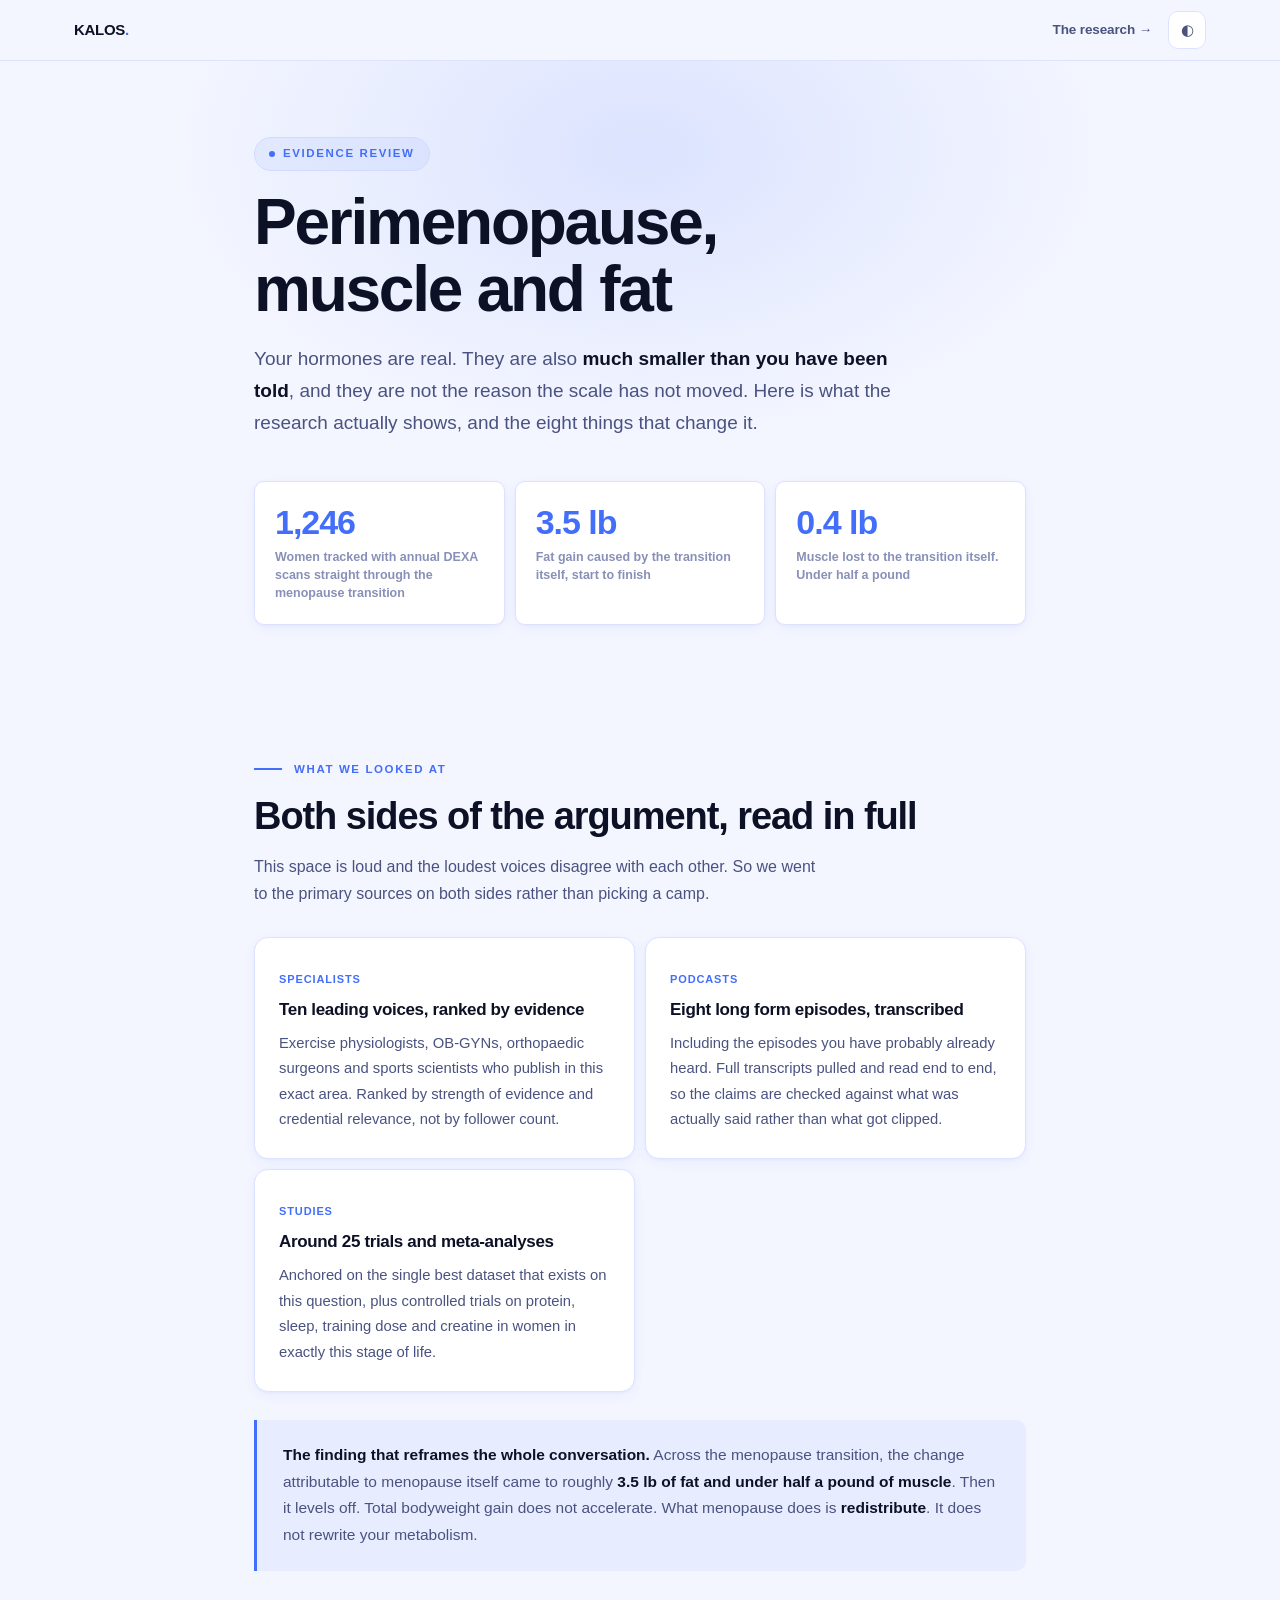
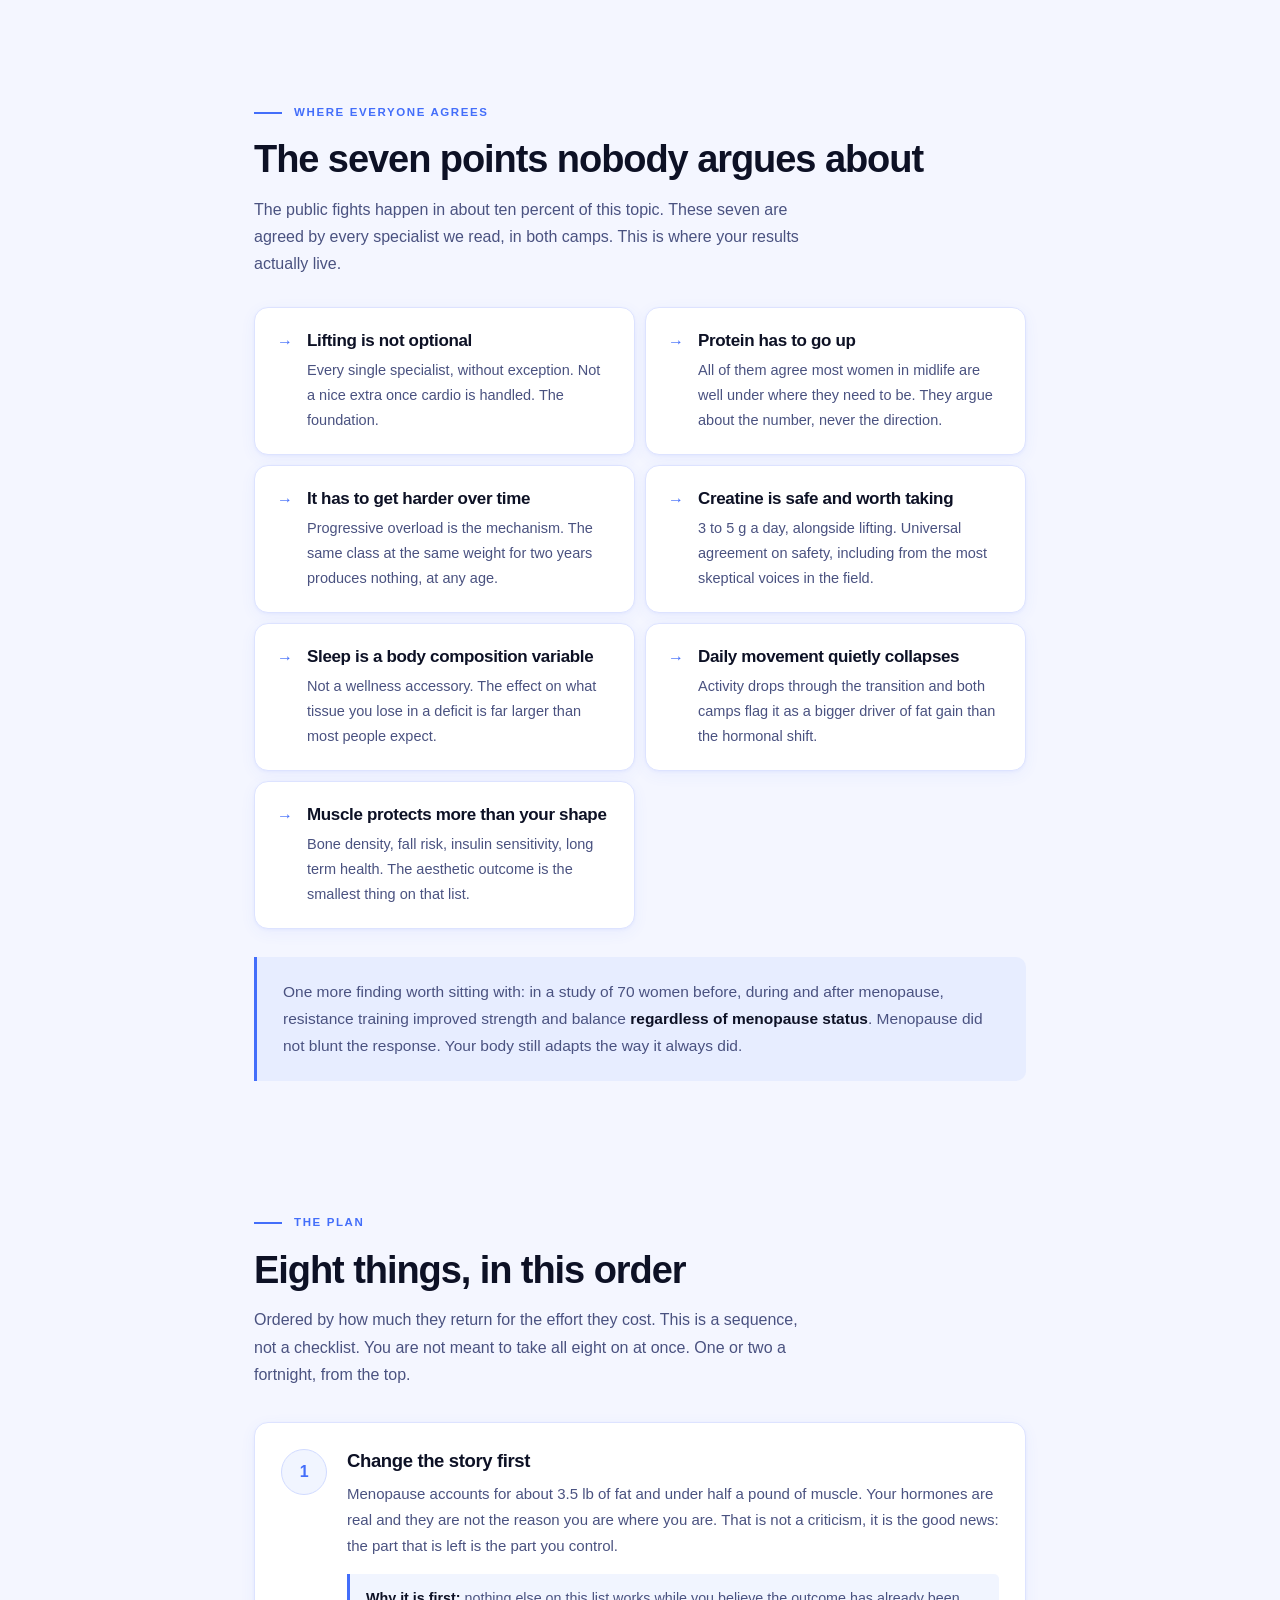
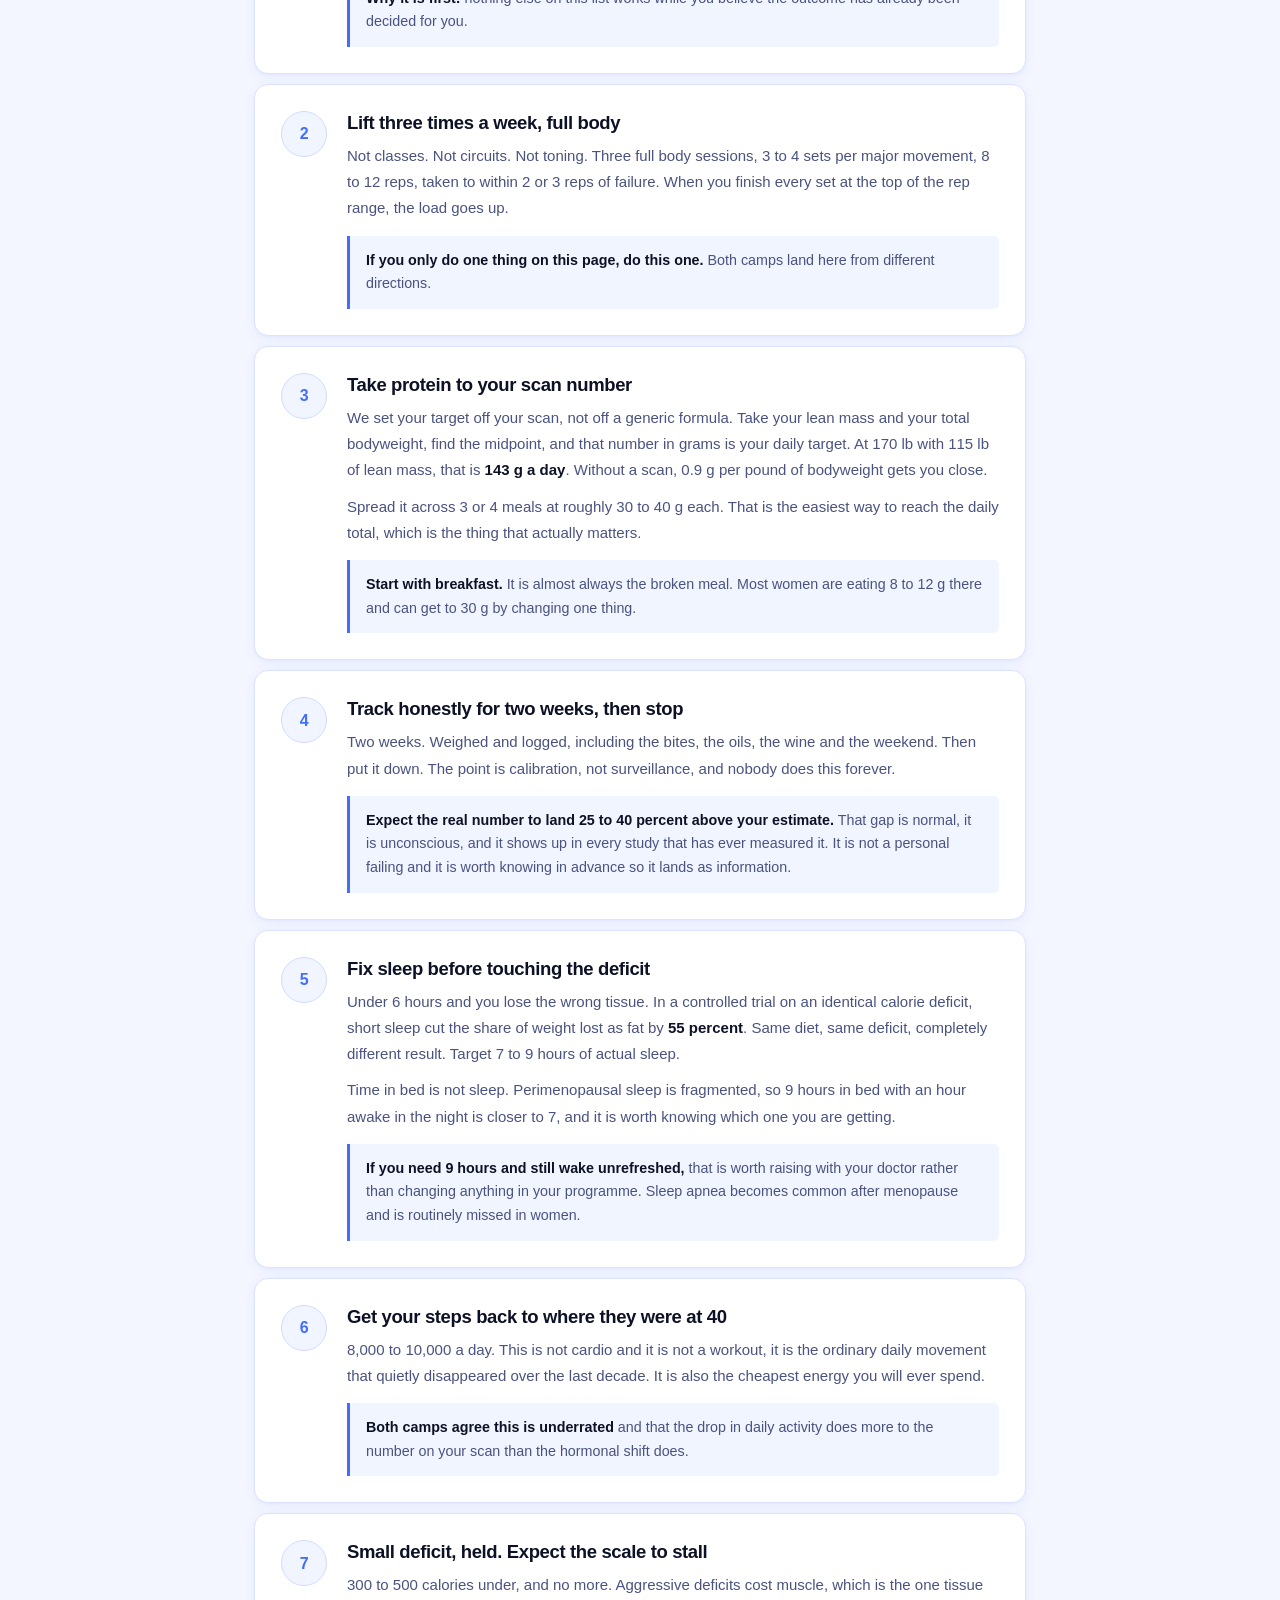
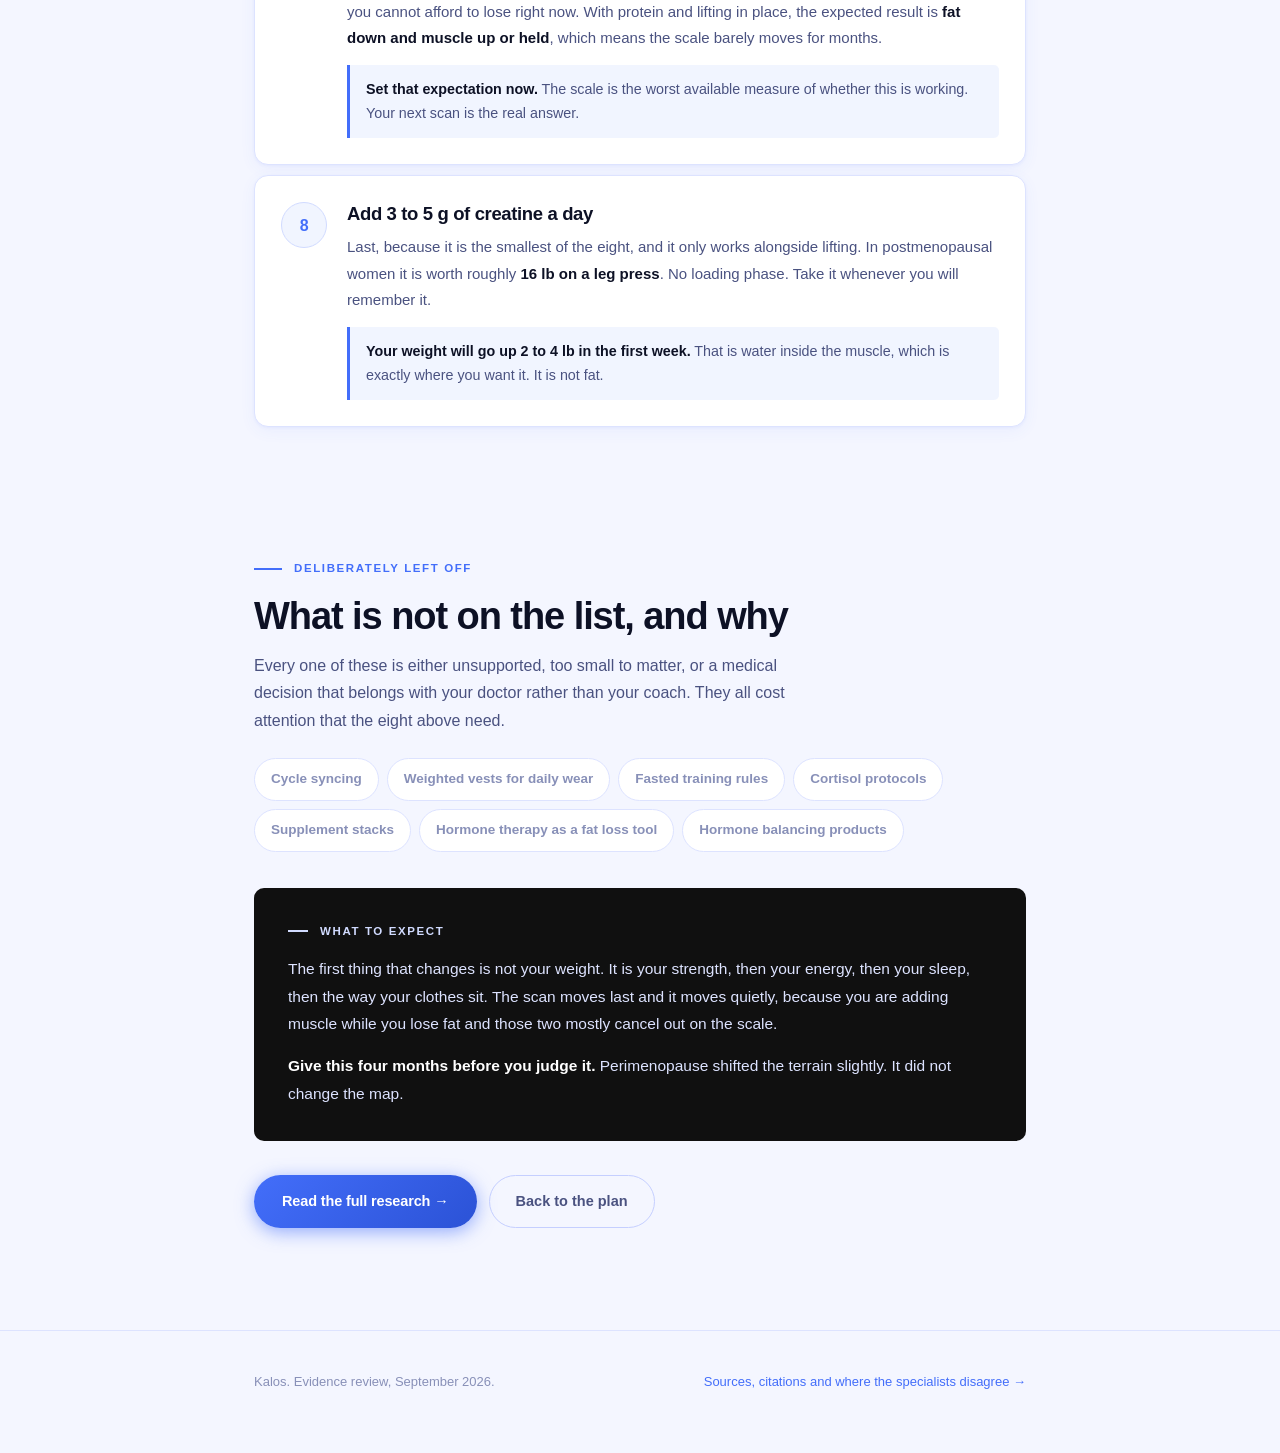
==== index.html @ 90aceb2f "Perimenopause evidence review: member brief and research page Two-page static site in the Kalos desi" ====
<!DOCTYPE html>
<html lang="en">
<head>
<meta charset="utf-8">
<meta name="viewport" content="width=device-width, initial-scale=1">
<title>Perimenopause, Muscle and Fat</title>
<meta name="description" content="What the research actually says about body composition through perimenopause, and the eight things that move it.">
<link rel="stylesheet" href="kalos.css">
</head>
<body>

<header class="hdr">
  <div class="hdr-in">
    <a class="mark" href="index.html">KALOS<span>.</span></a>
    <div class="hdr-sp"></div>
    <a class="hdr-lnk" href="research.html">The research &rarr;</a>
    <button class="theme-toggle" id="tt" aria-label="Toggle dark mode">&#9680;</button>
  </div>
</header>

<div class="hero">
  <div class="hero-in">
    <span class="eyebrow">Evidence Review</span>
    <h1>Perimenopause, muscle and fat</h1>
    <p class="lede">Your hormones are real. They are also <strong>much smaller than you have been told</strong>, and they are not the reason the scale has not moved. Here is what the research actually shows, and the eight things that change it.</p>

    <div class="stats">
      <div class="stat">
        <div class="stat-n">1,246</div>
        <div class="stat-l">Women tracked with annual DEXA scans straight through the menopause transition</div>
      </div>
      <div class="stat">
        <div class="stat-n">3.5 lb</div>
        <div class="stat-l">Fat gain caused by the transition itself, start to finish</div>
      </div>
      <div class="stat">
        <div class="stat-n">0.4 lb</div>
        <div class="stat-l">Muscle lost to the transition itself. Under half a pound</div>
      </div>
    </div>
  </div>
</div>

<section id="looked">
  <div class="ix-wrap">
    <span class="kicker">What we looked at</span>
    <h2>Both sides of the argument, read in full</h2>
    <p class="sub">This space is loud and the loudest voices disagree with each other. So we went to the primary sources on both sides rather than picking a camp.</p>

    <div class="grid">
      <div class="card">
        <span class="tag">Specialists</span>
        <h3>Ten leading voices, ranked by evidence</h3>
        <p>Exercise physiologists, OB-GYNs, orthopaedic surgeons and sports scientists who publish in this exact area. Ranked by strength of evidence and credential relevance, not by follower count.</p>
      </div>
      <div class="card">
        <span class="tag">Podcasts</span>
        <h3>Eight long form episodes, transcribed</h3>
        <p>Including the episodes you have probably already heard. Full transcripts pulled and read end to end, so the claims are checked against what was actually said rather than what got clipped.</p>
      </div>
      <div class="card">
        <span class="tag">Studies</span>
        <h3>Around 25 trials and meta-analyses</h3>
        <p>Anchored on the single best dataset that exists on this question, plus controlled trials on protein, sleep, training dose and creatine in women in exactly this stage of life.</p>
      </div>
    </div>

    <div class="callout">
      <strong>The finding that reframes the whole conversation.</strong> Across the menopause transition, the change attributable to menopause itself came to roughly <strong>3.5 lb of fat and under half a pound of muscle</strong>. Then it levels off. Total bodyweight gain does not accelerate. What menopause does is <strong>redistribute</strong>. It does not rewrite your metabolism.
    </div>
  </div>
</section>

<section id="agree">
  <div class="ix-wrap">
    <span class="kicker">Where everyone agrees</span>
    <h2>The seven points nobody argues about</h2>
    <p class="sub">The public fights happen in about ten percent of this topic. These seven are agreed by every specialist we read, in both camps. This is where your results actually live.</p>

    <div class="agree">
      <div class="agree-item"><span class="arw">&rarr;</span><div>
        <h3>Lifting is not optional</h3>
        <p>Every single specialist, without exception. Not a nice extra once cardio is handled. The foundation.</p>
      </div></div>
      <div class="agree-item"><span class="arw">&rarr;</span><div>
        <h3>Protein has to go up</h3>
        <p>All of them agree most women in midlife are well under where they need to be. They argue about the number, never the direction.</p>
      </div></div>
      <div class="agree-item"><span class="arw">&rarr;</span><div>
        <h3>It has to get harder over time</h3>
        <p>Progressive overload is the mechanism. The same class at the same weight for two years produces nothing, at any age.</p>
      </div></div>
      <div class="agree-item"><span class="arw">&rarr;</span><div>
        <h3>Creatine is safe and worth taking</h3>
        <p>3 to 5 g a day, alongside lifting. Universal agreement on safety, including from the most skeptical voices in the field.</p>
      </div></div>
      <div class="agree-item"><span class="arw">&rarr;</span><div>
        <h3>Sleep is a body composition variable</h3>
        <p>Not a wellness accessory. The effect on what tissue you lose in a deficit is far larger than most people expect.</p>
      </div></div>
      <div class="agree-item"><span class="arw">&rarr;</span><div>
        <h3>Daily movement quietly collapses</h3>
        <p>Activity drops through the transition and both camps flag it as a bigger driver of fat gain than the hormonal shift.</p>
      </div></div>
      <div class="agree-item"><span class="arw">&rarr;</span><div>
        <h3>Muscle protects more than your shape</h3>
        <p>Bone density, fall risk, insulin sensitivity, long term health. The aesthetic outcome is the smallest thing on that list.</p>
      </div></div>
    </div>

    <div class="callout">
      One more finding worth sitting with: in a study of 70 women before, during and after menopause, resistance training improved strength and balance <strong>regardless of menopause status</strong>. Menopause did not blunt the response. Your body still adapts the way it always did.
    </div>
  </div>
</section>

<section id="plan">
  <div class="ix-wrap">
    <span class="kicker">The plan</span>
    <h2>Eight things, in this order</h2>
    <p class="sub">Ordered by how much they return for the effort they cost. This is a sequence, not a checklist. You are not meant to take all eight on at once. One or two a fortnight, from the top.</p>

    <div class="plan">

      <div class="step">
        <div class="step-n">1</div>
        <div>
          <h3>Change the story first</h3>
          <p>Menopause accounts for about 3.5 lb of fat and under half a pound of muscle. Your hormones are real and they are not the reason you are where you are. That is not a criticism, it is the good news: the part that is left is the part you control.</p>
          <div class="do"><b>Why it is first:</b> nothing else on this list works while you believe the outcome has already been decided for you.</div>
        </div>
      </div>

      <div class="step">
        <div class="step-n">2</div>
        <div>
          <h3>Lift three times a week, full body</h3>
          <p>Not classes. Not circuits. Not toning. Three full body sessions, 3 to 4 sets per major movement, 8 to 12 reps, taken to within 2 or 3 reps of failure. When you finish every set at the top of the rep range, the load goes up.</p>
          <div class="do"><b>If you only do one thing on this page, do this one.</b> Both camps land here from different directions.</div>
        </div>
      </div>

      <div class="step">
        <div class="step-n">3</div>
        <div>
          <h3>Take protein to your scan number</h3>
          <p>We set your target off your scan, not off a generic formula. Take your lean mass and your total bodyweight, find the midpoint, and that number in grams is your daily target. At 170 lb with 115 lb of lean mass, that is <strong>143 g a day</strong>. Without a scan, 0.9 g per pound of bodyweight gets you close.</p>
          <p>Spread it across 3 or 4 meals at roughly 30 to 40 g each. That is the easiest way to reach the daily total, which is the thing that actually matters.</p>
          <div class="do"><b>Start with breakfast.</b> It is almost always the broken meal. Most women are eating 8 to 12 g there and can get to 30 g by changing one thing.</div>
        </div>
      </div>

      <div class="step">
        <div class="step-n">4</div>
        <div>
          <h3>Track honestly for two weeks, then stop</h3>
          <p>Two weeks. Weighed and logged, including the bites, the oils, the wine and the weekend. Then put it down. The point is calibration, not surveillance, and nobody does this forever.</p>
          <div class="do"><b>Expect the real number to land 25 to 40 percent above your estimate.</b> That gap is normal, it is unconscious, and it shows up in every study that has ever measured it. It is not a personal failing and it is worth knowing in advance so it lands as information.</div>
        </div>
      </div>

      <div class="step">
        <div class="step-n">5</div>
        <div>
          <h3>Fix sleep before touching the deficit</h3>
          <p>Under 6 hours and you lose the wrong tissue. In a controlled trial on an identical calorie deficit, short sleep cut the share of weight lost as fat by <strong>55 percent</strong>. Same diet, same deficit, completely different result. Target 7 to 9 hours of actual sleep.</p>
          <p>Time in bed is not sleep. Perimenopausal sleep is fragmented, so 9 hours in bed with an hour awake in the night is closer to 7, and it is worth knowing which one you are getting.</p>
          <div class="do"><b>If you need 9 hours and still wake unrefreshed,</b> that is worth raising with your doctor rather than changing anything in your programme. Sleep apnea becomes common after menopause and is routinely missed in women.</div>
        </div>
      </div>

      <div class="step">
        <div class="step-n">6</div>
        <div>
          <h3>Get your steps back to where they were at 40</h3>
          <p>8,000 to 10,000 a day. This is not cardio and it is not a workout, it is the ordinary daily movement that quietly disappeared over the last decade. It is also the cheapest energy you will ever spend.</p>
          <div class="do"><b>Both camps agree this is underrated</b> and that the drop in daily activity does more to the number on your scan than the hormonal shift does.</div>
        </div>
      </div>

      <div class="step">
        <div class="step-n">7</div>
        <div>
          <h3>Small deficit, held. Expect the scale to stall</h3>
          <p>300 to 500 calories under, and no more. Aggressive deficits cost muscle, which is the one tissue you cannot afford to lose right now. With protein and lifting in place, the expected result is <strong>fat down and muscle up or held</strong>, which means the scale barely moves for months.</p>
          <div class="do"><b>Set that expectation now.</b> The scale is the worst available measure of whether this is working. Your next scan is the real answer.</div>
        </div>
      </div>

      <div class="step">
        <div class="step-n">8</div>
        <div>
          <h3>Add 3 to 5 g of creatine a day</h3>
          <p>Last, because it is the smallest of the eight, and it only works alongside lifting. In postmenopausal women it is worth roughly <strong>16 lb on a leg press</strong>. No loading phase. Take it whenever you will remember it.</p>
          <div class="do"><b>Your weight will go up 2 to 4 lb in the first week.</b> That is water inside the muscle, which is exactly where you want it. It is not fat.</div>
        </div>
      </div>

    </div>
  </div>
</section>

<section id="not">
  <div class="ix-wrap">
    <span class="kicker">Deliberately left off</span>
    <h2>What is not on the list, and why</h2>
    <p class="sub">Every one of these is either unsupported, too small to matter, or a medical decision that belongs with your doctor rather than your coach. They all cost attention that the eight above need.</p>
    <div class="chips">
      <span class="chip">Cycle syncing</span>
      <span class="chip">Weighted vests for daily wear</span>
      <span class="chip">Fasted training rules</span>
      <span class="chip">Cortisol protocols</span>
      <span class="chip">Supplement stacks</span>
      <span class="chip">Hormone therapy as a fat loss tool</span>
      <span class="chip">Hormone balancing products</span>
    </div>

    <div class="action">
      <div class="lab">What to expect</div>
      <p>The first thing that changes is not your weight. It is your strength, then your energy, then your sleep, then the way your clothes sit. The scan moves last and it moves quietly, because you are adding muscle while you lose fat and those two mostly cancel out on the scale.</p>
      <p><b>Give this four months before you judge it.</b> Perimenopause shifted the terrain slightly. It did not change the map.</p>
    </div>

    <div style="display:flex;flex-wrap:wrap;gap:12px;margin-top:34px">
      <a class="btn-solid" href="research.html">Read the full research &rarr;</a>
      <a class="btn-ghost" href="#plan">Back to the plan</a>
    </div>
  </div>
</section>

<footer>
  <div class="ix-wrap foot">
    <p>Kalos. Evidence review, September 2026.</p>
    <p><a href="research.html">Sources, citations and where the specialists disagree &rarr;</a></p>
  </div>
</footer>

<script>
(function(){
  var r=document.documentElement,b=document.getElementById('tt');
  var s=null; try{s=localStorage.getItem('kalos-theme')}catch(e){}
  if(!s){s=window.matchMedia&&window.matchMedia('(prefers-color-scheme: dark)').matches?'dark':'light'}
  r.setAttribute('data-theme',s);
  b.innerHTML=s==='dark'?'&#9681;':'&#9680;';
  b.addEventListener('click',function(){
    var n=r.getAttribute('data-theme')==='dark'?'light':'dark';
    r.setAttribute('data-theme',n);
    b.innerHTML=n==='dark'?'&#9681;':'&#9680;';
    try{localStorage.setItem('kalos-theme',n)}catch(e){}
  });
})();
</script>
</body>
</html>
---- kalos.css ----
/* Kalos design system. Tokens per Projects/Kalos/kalos-design-system.md */

:root{
  --bg:#F4F6FF; --bg-2:#EAEFFF; --surface:#FFFFFF; --surface-2:#FBFCFF;
  --border:#DDE3FF; --border-dark:#C5CFFF;
  --primary:#436EFA; --primary-dark:#2B52D6; --primary-light:#D1DBFF;
  --primary-dim:rgba(67,110,250,0.07); --primary-dim2:rgba(67,110,250,0.14);
  --glow:rgba(67,110,250,0.55);
  --accent:#FF8A4C; --accent-2:#FFB37A; --accent-glow:rgba(255,138,76,0.55);
  --dark:#101010; --text:#0D1125; --text-sec:#4A5280; --text-muted:#8890B8;
  --success:#16A34A; --sale:#E0322C;
  --radius:5px; --radius-lg:10px; --radius-pill:999px;
  --shadow:0 1px 3px rgba(67,110,250,0.06), 0 4px 16px rgba(67,110,250,0.06);
  --shadow-lg:0 8px 30px rgba(67,110,250,0.12), 0 2px 8px rgba(67,110,250,0.08);
  --font:-apple-system, BlinkMacSystemFont, 'Segoe UI', 'Helvetica Neue', Arial, sans-serif;
}

[data-theme="dark"]{
  --bg:#050609; --bg-2:#000000; --surface:#181B26; --surface-2:#1C2030;
  --border:#252838; --border-dark:#333750;
  --primary-light:rgba(67,110,250,0.35); --primary-dim:rgba(67,110,250,0.12);
  --primary-dim2:rgba(67,110,250,0.22); --glow:rgba(96,140,255,0.85);
  --accent:#FF8A4C; --accent-2:#FFC08F; --accent-glow:rgba(255,138,76,0.70);
  --dark:#EEF0FF; --text:#E4E7F8; --text-sec:#8E94BE; --text-muted:#555D84;
  --shadow:0 1px 3px rgba(0,0,0,0.3), 0 4px 16px rgba(0,0,0,0.25);
  --shadow-lg:0 10px 40px rgba(0,0,0,0.5), 0 2px 10px rgba(0,0,0,0.4);
  --sale:#FF6058;
}

*{box-sizing:border-box;margin:0;padding:0}
html{scroll-behavior:smooth}
body{
  font-family:var(--font); background:var(--bg); color:var(--text-sec);
  -webkit-font-smoothing:antialiased; line-height:1.7; overflow-x:hidden;
}
a{color:var(--primary);text-decoration:none}
a:focus-visible,button:focus-visible{outline:2px solid var(--primary);outline-offset:3px;border-radius:var(--radius)}

.wrap{max-width:1180px;margin:0 auto;padding:0 24px}
.ix-wrap{max-width:820px;margin:0 auto;padding:0 24px}

/* ---------- header ---------- */
.hdr{
  position:sticky;top:0;z-index:50;
  background:color-mix(in srgb, var(--bg) 78%, transparent);
  backdrop-filter:blur(18px) saturate(160%);
  -webkit-backdrop-filter:blur(18px) saturate(160%);
  border-bottom:1px solid var(--border);
}
.hdr-in{max-width:1180px;margin:0 auto;padding:0 24px;height:60px;display:flex;align-items:center;gap:16px}
.mark{font-size:15px;font-weight:800;letter-spacing:-0.02em;color:var(--text)}
.mark span{color:var(--primary)}
.hdr-sp{flex:1}
.hdr-lnk{font-size:13.5px;font-weight:600;color:var(--text-sec);letter-spacing:-0.01em}
.hdr-lnk:hover{color:var(--primary)}
.theme-toggle{
  width:38px;height:38px;border-radius:10px;border:1px solid var(--border);
  background:var(--surface);color:var(--text-sec);cursor:pointer;font-size:15px;
  display:flex;align-items:center;justify-content:center;
  transition:all .3s cubic-bezier(0.5,1.4,0.5,1);flex:none;
}
.theme-toggle:hover{border-color:var(--primary);color:var(--primary);transform:scale(1.08)}

/* ---------- hero ---------- */
.hero{position:relative;padding:76px 0 64px;overflow:hidden}
.hero::before{
  content:'';position:absolute;top:-220px;left:50%;transform:translateX(-50%);
  width:1000px;height:620px;pointer-events:none;
  background:radial-gradient(ellipse at center, var(--primary-dim2), transparent 68%);
}
.hero-in{position:relative;max-width:820px;margin:0 auto;padding:0 24px}
h1{
  font-size:clamp(38px,6vw,64px);font-weight:800;letter-spacing:-0.035em;
  line-height:1.05;color:var(--text);text-wrap:balance;margin:18px 0 20px;
}
.lede{font-size:clamp(16.5px,2.2vw,19px);line-height:1.68;max-width:62ch;color:var(--text-sec)}
.lede strong{color:var(--text);font-weight:700}

.eyebrow{
  display:inline-flex;align-items:center;gap:8px;
  padding:6px 14px;border-radius:var(--radius-pill);
  background:var(--primary-dim);border:1px solid var(--primary-light);
  font-size:11.5px;font-weight:700;letter-spacing:0.14em;text-transform:uppercase;
  color:var(--primary);
}
.eyebrow::before{
  content:'';width:6px;height:6px;border-radius:50%;background:var(--primary);
  animation:pulse 2.4s ease-in-out infinite;
}
@keyframes pulse{0%,100%{opacity:1;transform:scale(1)}50%{opacity:.4;transform:scale(.75)}}

/* ---------- stat band ---------- */
.stats{display:grid;grid-template-columns:repeat(3,1fr);gap:10px;margin-top:42px}
.stat{
  background:var(--surface);border:1px solid var(--border);border-radius:var(--radius-lg);
  padding:22px 20px;box-shadow:var(--shadow);
}
.stat-n{font-size:clamp(26px,3.4vw,34px);font-weight:800;letter-spacing:-0.03em;color:var(--primary);line-height:1.1;font-variant-numeric:tabular-nums}
.stat-l{font-size:12.5px;font-weight:600;color:var(--text-muted);margin-top:7px;line-height:1.45}

/* ---------- sections ---------- */
section{padding:62px 0}
.kicker{
  display:inline-flex;align-items:center;gap:12px;
  font-size:11.5px;font-weight:700;letter-spacing:0.14em;text-transform:uppercase;
  color:var(--primary);margin-bottom:16px;
}
.kicker::before{content:'';width:28px;height:2px;background:var(--primary);display:block}
h2{
  font-size:clamp(26px,4vw,38px);font-weight:800;letter-spacing:-0.028em;
  line-height:1.14;color:var(--text);text-wrap:balance;margin-bottom:14px;
}
.sub{font-size:16px;max-width:64ch;color:var(--text-sec)}
h3{font-size:17px;font-weight:700;letter-spacing:-0.02em;line-height:1.3;color:var(--text)}

/* ---------- cards ---------- */
.grid{display:grid;grid-template-columns:repeat(auto-fill,minmax(330px,1fr));gap:10px;margin-top:30px}
.grid-2{display:grid;grid-template-columns:repeat(auto-fill,minmax(300px,1fr));gap:10px;margin-top:30px}
.card{
  position:relative;background:var(--surface);border:1px solid var(--border);
  border-radius:14px;padding:26px 24px;box-shadow:var(--shadow);
  transition:transform .45s cubic-bezier(0.2,0.8,0.2,1), box-shadow .45s cubic-bezier(0.2,0.8,0.2,1), border-color .45s;
}
.card:hover{transform:translateY(-6px);box-shadow:var(--shadow-lg);border-color:var(--border-dark)}
.card p{font-size:14.8px;line-height:1.72;margin-top:10px}
.card .tag{
  display:inline-block;font-size:11px;font-weight:700;letter-spacing:0.08em;text-transform:uppercase;
  color:var(--primary);margin-bottom:10px;
}

/* ---------- agreement list ---------- */
.agree{display:grid;grid-template-columns:repeat(auto-fill,minmax(330px,1fr));gap:10px;margin-top:30px}
.agree-item{
  background:var(--surface);border:1px solid var(--border);border-radius:14px;
  padding:22px 22px;box-shadow:var(--shadow);display:flex;gap:14px;align-items:flex-start;
  transition:transform .45s cubic-bezier(0.2,0.8,0.2,1), border-color .45s;
}
.agree-item:hover{transform:translateY(-4px);border-color:var(--border-dark)}
.agree-item .arw{color:var(--primary);font-weight:700;font-size:16px;line-height:1.5;flex:none}
.agree-item h3{margin-bottom:6px}
.agree-item p{font-size:14.5px;line-height:1.7}

/* ---------- ordered plan ---------- */
.plan{margin-top:34px;display:flex;flex-direction:column;gap:10px}
.step{
  background:var(--surface);border:1px solid var(--border);border-radius:14px;
  padding:26px 26px;box-shadow:var(--shadow);
  display:grid;grid-template-columns:46px 1fr;gap:20px;align-items:start;
  transition:transform .45s cubic-bezier(0.2,0.8,0.2,1), border-color .45s, box-shadow .45s;
}
.step:hover{transform:translateY(-4px);border-color:var(--border-dark);box-shadow:var(--shadow-lg)}
.step-n{
  width:46px;height:46px;border-radius:var(--radius-pill);
  background:var(--primary-dim);border:1px solid var(--primary-light);
  color:var(--primary);font-size:16px;font-weight:800;letter-spacing:-0.02em;
  display:flex;align-items:center;justify-content:center;font-variant-numeric:tabular-nums;
}
.step h3{font-size:18.5px;margin-bottom:8px}
.step p{font-size:15px;line-height:1.75}
.step p + p{margin-top:10px}
.step .do{
  margin-top:14px;padding:13px 16px;background:var(--primary-dim);
  border-left:3px solid var(--primary);border-radius:0 var(--radius) var(--radius) 0;
  font-size:14.3px;line-height:1.65;color:var(--text-sec);
}
.step .do b{color:var(--text);font-weight:700}
strong{color:var(--text);font-weight:700}

/* ---------- callout + action block ---------- */
.callout{
  background:var(--primary-dim);border-left:3px solid var(--primary);
  border-radius:0 var(--radius-lg) var(--radius-lg) 0;padding:22px 26px;margin-top:28px;
  font-size:15.5px;line-height:1.72;
}
.action{
  background:var(--dark);border-radius:var(--radius-lg);padding:34px 34px;margin-top:36px;
}
[data-theme="dark"] .action{border:1px solid var(--border)}
.action .lab{
  display:flex;align-items:center;gap:12px;
  font-size:11.5px;font-weight:700;letter-spacing:0.14em;text-transform:uppercase;
  color:var(--primary-light);margin-bottom:14px;
}
[data-theme="dark"] .action .lab{color:var(--primary)}
.action .lab::before{content:'';width:20px;height:2px;background:currentColor;display:block;flex:none}
.action p{color:#DDE3FF;font-size:15.5px;line-height:1.78}
[data-theme="dark"] .action p{color:var(--text-sec)}
.action p + p{margin-top:14px}
.action b{color:#fff;font-weight:700}
[data-theme="dark"] .action b{color:var(--text)}

/* ---------- buttons ---------- */
.btn-solid{
  display:inline-flex;align-items:center;gap:9px;
  padding:14px 28px;border-radius:var(--radius-pill);
  background:linear-gradient(135deg,var(--primary),var(--primary-dark));
  color:#fff;font-size:14.5px;font-weight:700;letter-spacing:-0.01em;
  box-shadow:0 4px 18px var(--glow);
  transition:transform .3s cubic-bezier(0.2,0.8,0.2,1), box-shadow .3s;
}
.btn-solid:hover{transform:translateY(-3px) scale(1.03);box-shadow:0 8px 28px var(--glow)}
.btn-ghost{
  display:inline-flex;align-items:center;gap:9px;
  padding:13px 26px;border-radius:var(--radius-pill);
  background:transparent;border:1px solid var(--border-dark);
  color:var(--text-sec);font-size:14.5px;font-weight:600;
  transition:all .3s cubic-bezier(0.2,0.8,0.2,1);
}
.btn-ghost:hover{border-color:var(--primary);color:var(--primary);transform:translateY(-2px)}

/* ---------- not-on-list chips ---------- */
.chips{display:flex;flex-wrap:wrap;gap:8px;margin-top:24px}
.chip{
  padding:9px 16px;border-radius:var(--radius-pill);
  background:var(--surface);border:1px solid var(--border);
  font-size:13.5px;font-weight:600;color:var(--text-muted);
}

/* ---------- research page ---------- */
.rows{margin-top:28px;display:flex;flex-direction:column;gap:10px}
.row{
  background:var(--surface);border:1px solid var(--border);border-radius:14px;
  padding:24px 26px;box-shadow:var(--shadow);
  transition:border-color .4s, transform .4s cubic-bezier(0.2,0.8,0.2,1);
}
.row:hover{border-color:var(--border-dark);transform:translateY(-3px)}
.row-head{display:flex;flex-wrap:wrap;align-items:baseline;gap:10px 14px;margin-bottom:10px}
.row-head h3{font-size:18px}
.badge{
  padding:4px 12px;border-radius:var(--radius-pill);
  background:var(--primary-dim);border:1px solid var(--primary-light);color:var(--primary);
  font-size:11px;font-weight:700;letter-spacing:0.08em;text-transform:uppercase;flex:none;
}
.badge.n{background:transparent;border-color:var(--border-dark);color:var(--text-muted)}
.row p{font-size:14.8px;line-height:1.74}
.row p + p{margin-top:9px}
.cred{font-size:13.2px;color:var(--text-muted);line-height:1.6;margin-top:4px}

.refs{margin-top:16px;display:flex;flex-direction:column;gap:9px}
.ref{display:grid;grid-template-columns:132px 1fr;gap:16px;align-items:baseline}
.ref code{
  font-family:ui-monospace,SFMono-Regular,Menlo,monospace;font-size:12px;font-weight:600;
  color:var(--primary);background:var(--primary-dim);border-radius:var(--radius);
  padding:3px 8px;display:inline-block;white-space:nowrap;
}
.ref span{font-size:14.4px;line-height:1.66}

.verdict{
  margin-top:14px;padding:13px 16px;background:var(--primary-dim);
  border-left:3px solid var(--primary);border-radius:0 var(--radius) var(--radius) 0;
  font-size:14.3px;line-height:1.66;
}
.verdict b{color:var(--text)}

.tbl-wrap{overflow-x:auto;margin-top:18px;border:1px solid var(--border);border-radius:var(--radius-lg)}
table{border-collapse:collapse;width:100%;min-width:520px;background:var(--surface)}
th,td{text-align:left;padding:13px 18px;font-size:14.2px;line-height:1.6;border-bottom:1px solid var(--border)}
th{font-size:11px;font-weight:700;letter-spacing:0.1em;text-transform:uppercase;color:var(--text-muted);background:var(--surface-2)}
tr:last-child td{border-bottom:none}
td b{color:var(--text)}
tr.hl td{background:var(--primary-dim)}
td.num{font-variant-numeric:tabular-nums;white-space:nowrap}

.thin li{font-size:14.8px;line-height:1.74;margin-left:20px;margin-top:9px}

/* ---------- footer ---------- */
footer{border-top:1px solid var(--border);padding:40px 0 60px;margin-top:40px}
.foot{display:flex;flex-wrap:wrap;gap:16px;align-items:center;justify-content:space-between}
.foot p{font-size:13px;color:var(--text-muted)}

@media (max-width:920px){
  .stats{grid-template-columns:1fr;gap:8px}
  .step{grid-template-columns:1fr;gap:14px}
  .ref{grid-template-columns:1fr;gap:4px}
  .action{padding:28px 24px}
}
@media (prefers-reduced-motion:reduce){
  *{animation:none !important;transition:none !important}
  html{scroll-behavior:auto}
}
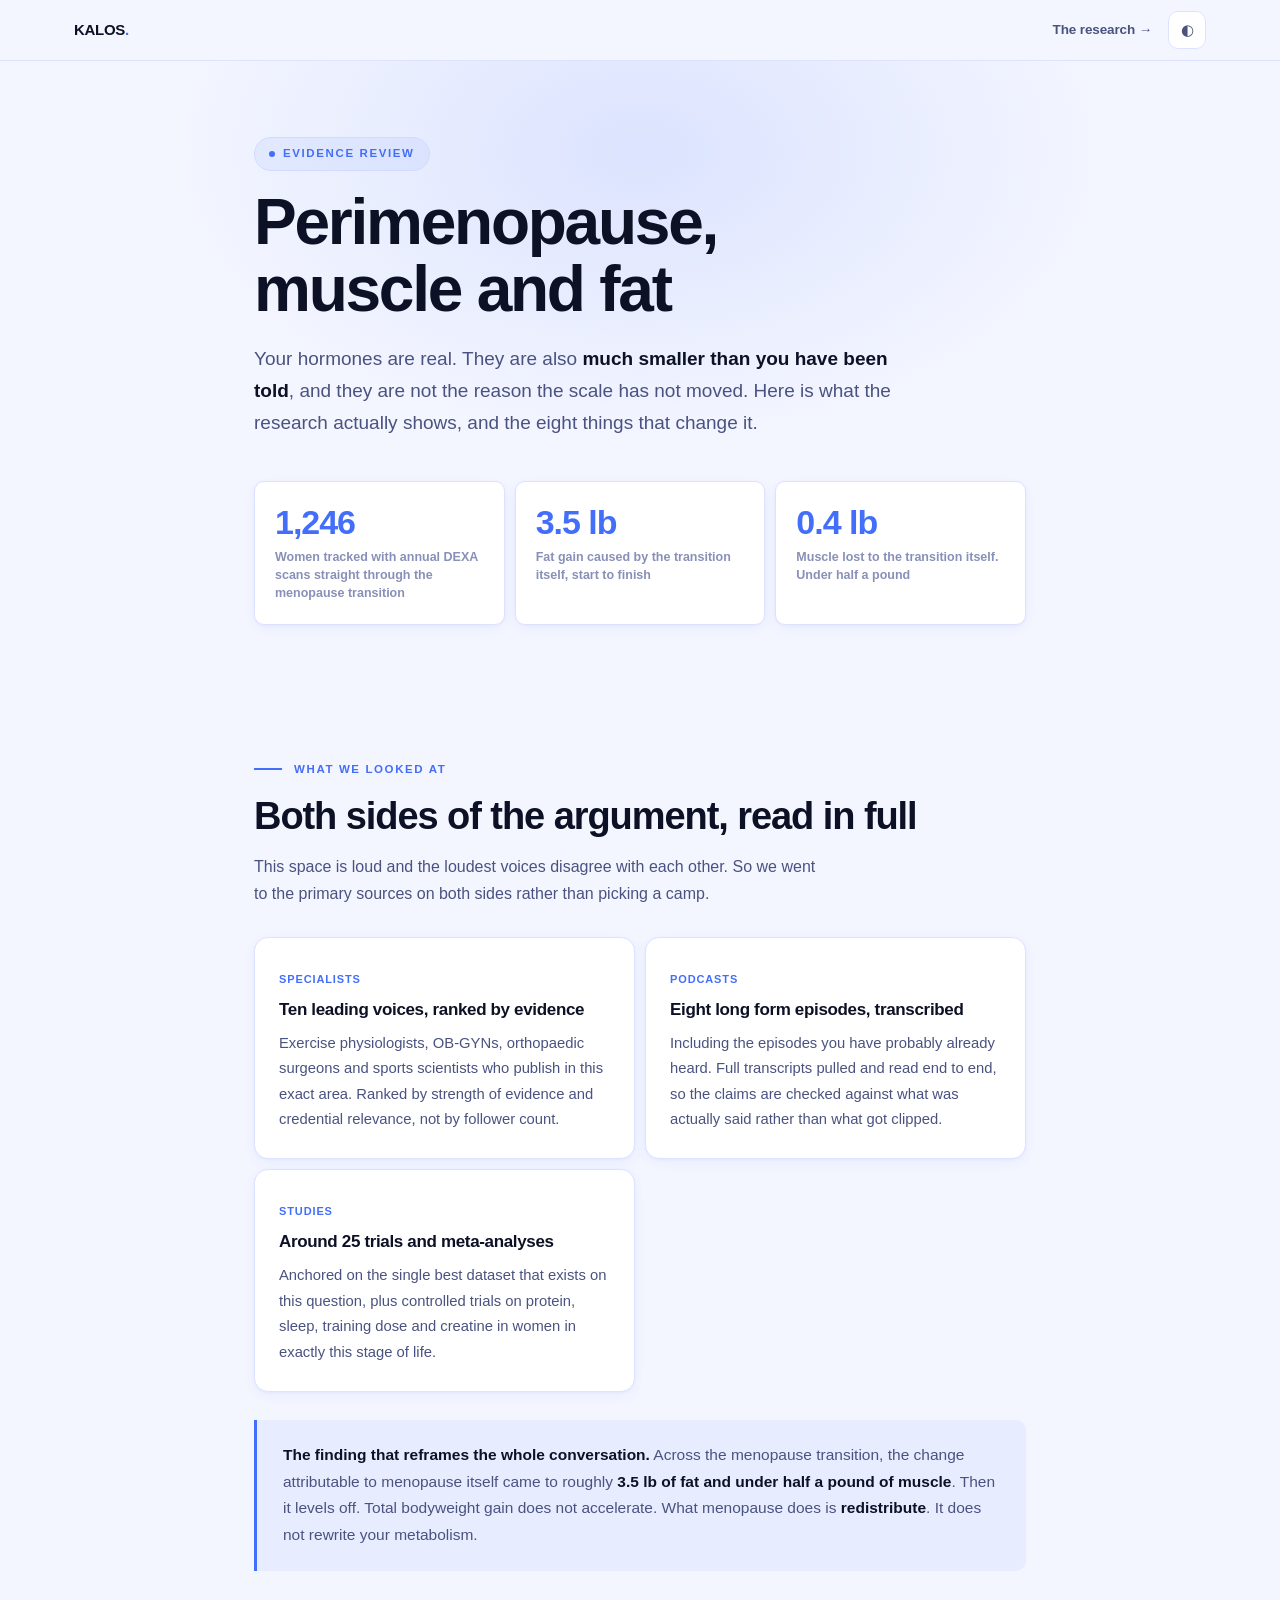
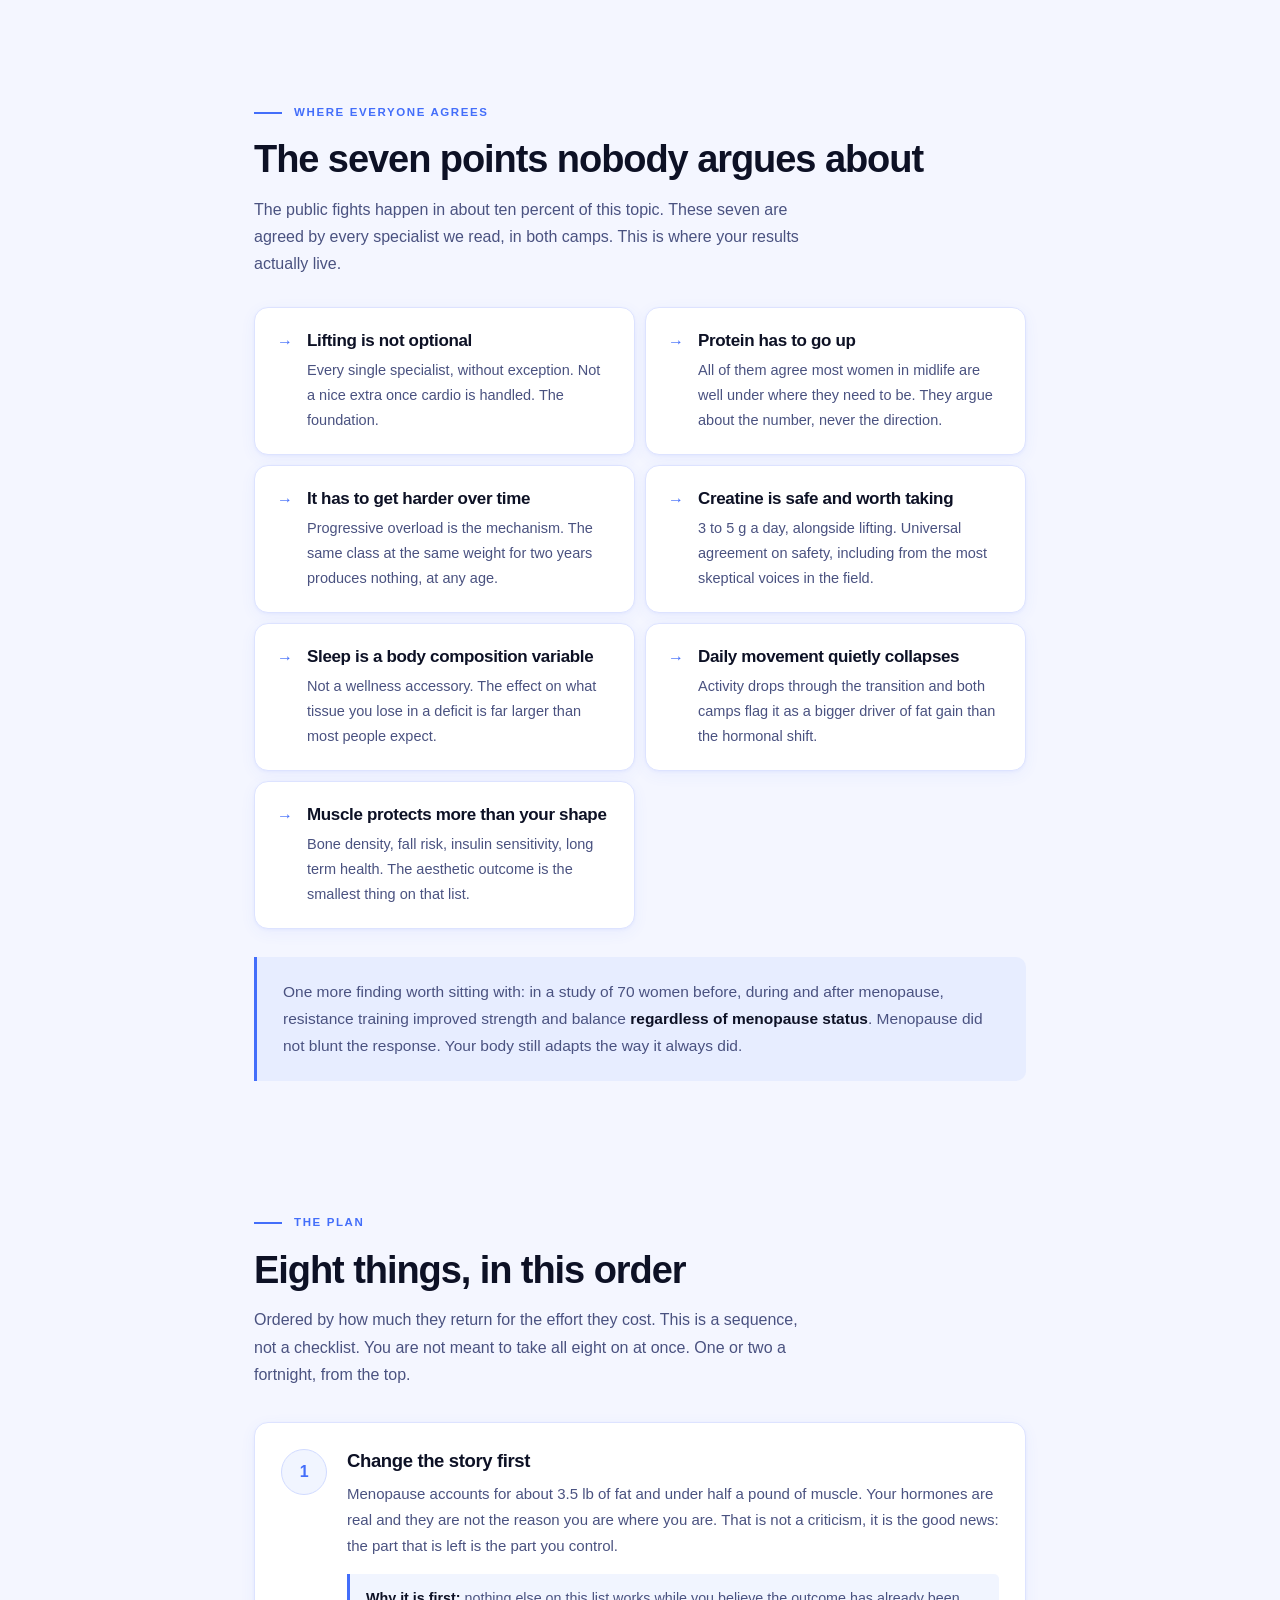
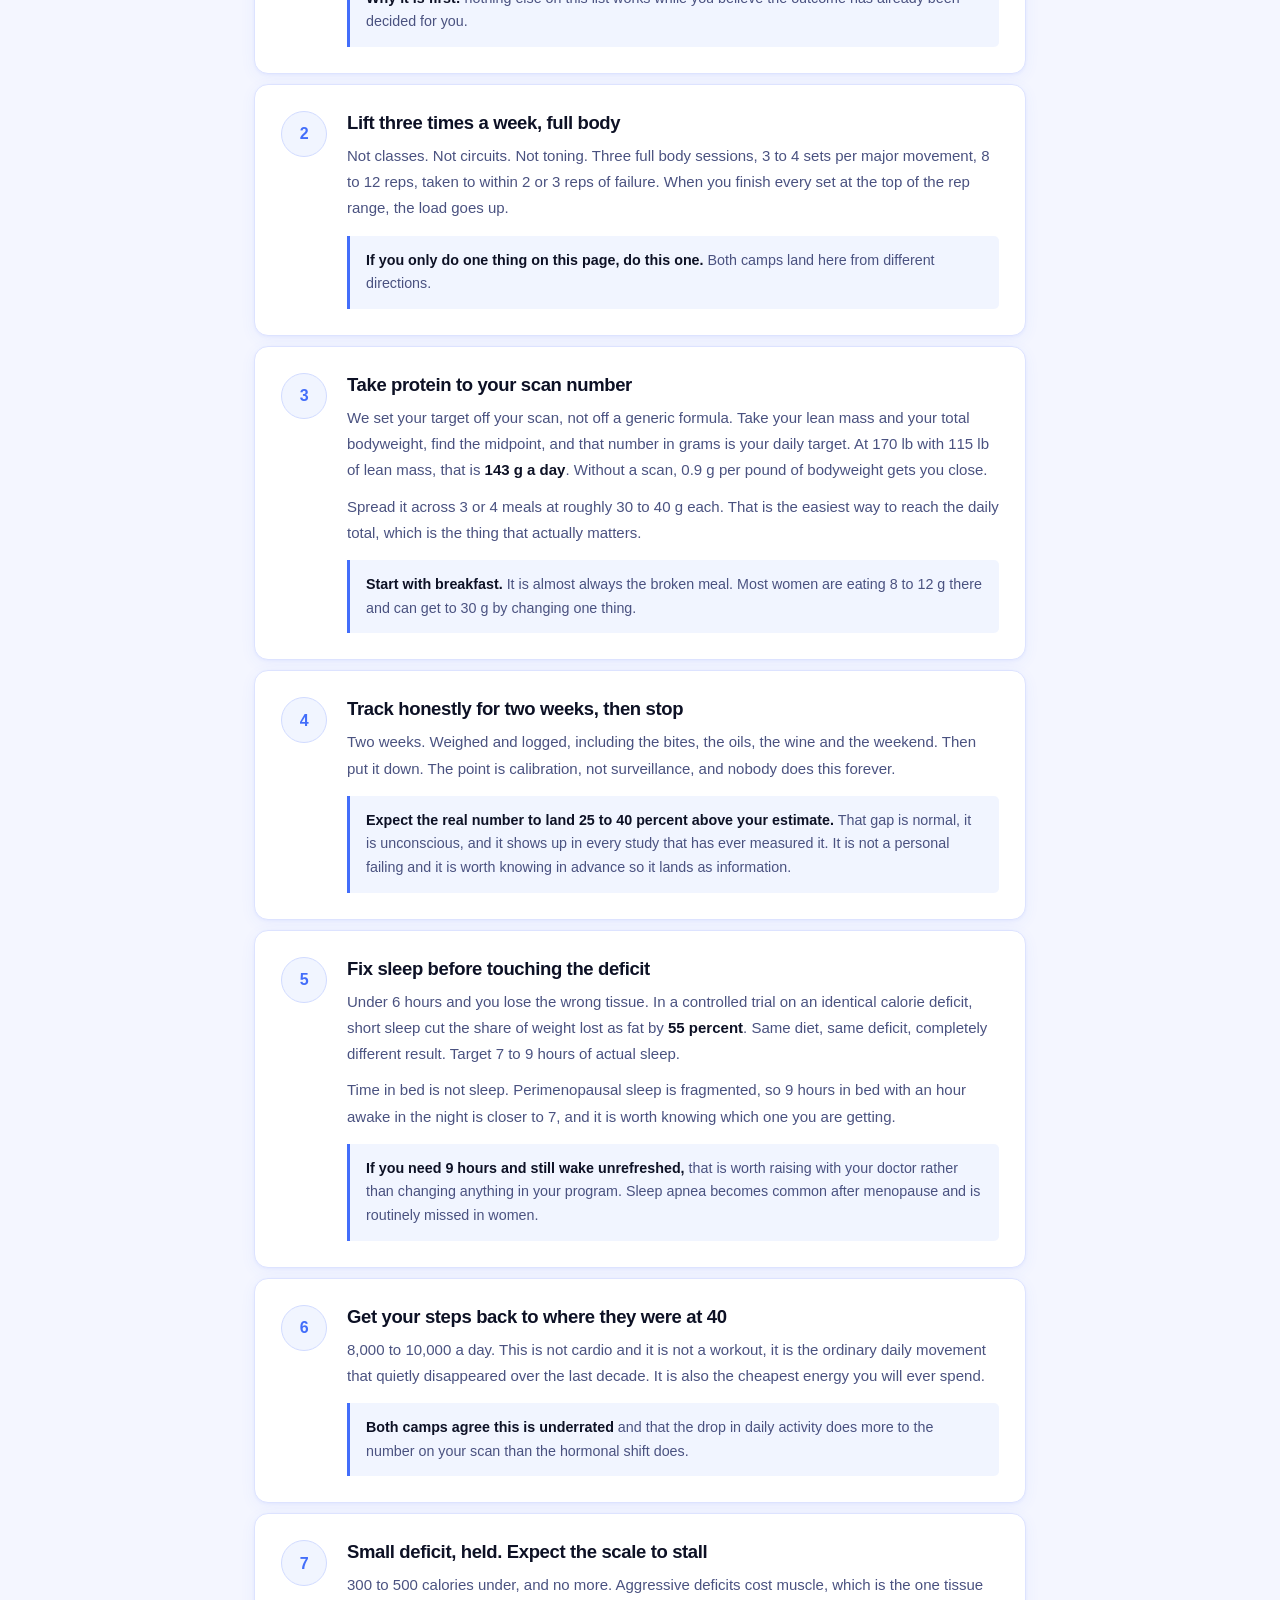
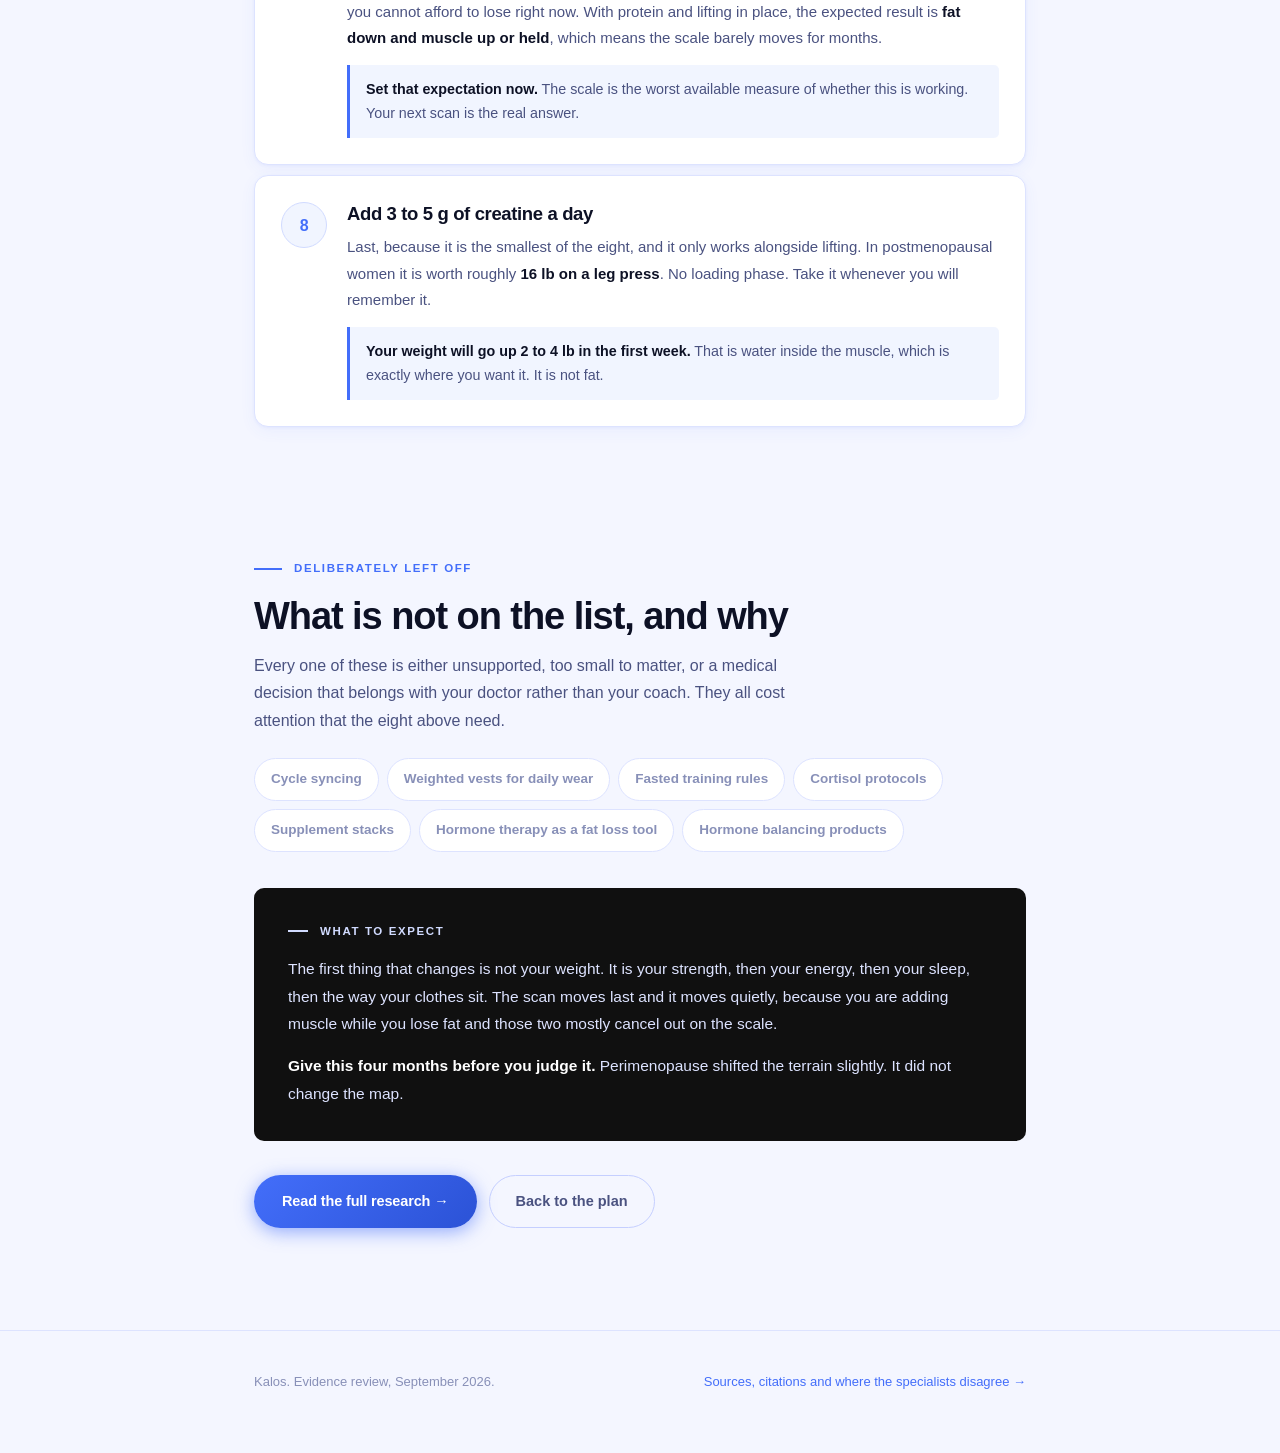
==== commit bde08d4a: "Use US spelling: programme to program Co-Authored-By: Claude Opus 5 <noreply@anthropic.com>" ====
--- a/index.html
+++ b/index.html
@@ -165,7 +165,7 @@
           <h3>Fix sleep before touching the deficit</h3>
           <p>Under 6 hours and you lose the wrong tissue. In a controlled trial on an identical calorie deficit, short sleep cut the share of weight lost as fat by <strong>55 percent</strong>. Same diet, same deficit, completely different result. Target 7 to 9 hours of actual sleep.</p>
           <p>Time in bed is not sleep. Perimenopausal sleep is fragmented, so 9 hours in bed with an hour awake in the night is closer to 7, and it is worth knowing which one you are getting.</p>
-          <div class="do"><b>If you need 9 hours and still wake unrefreshed,</b> that is worth raising with your doctor rather than changing anything in your programme. Sleep apnea becomes common after menopause and is routinely missed in women.</div>
+          <div class="do"><b>If you need 9 hours and still wake unrefreshed,</b> that is worth raising with your doctor rather than changing anything in your program. Sleep apnea becomes common after menopause and is routinely missed in women.</div>
         </div>
       </div>
 
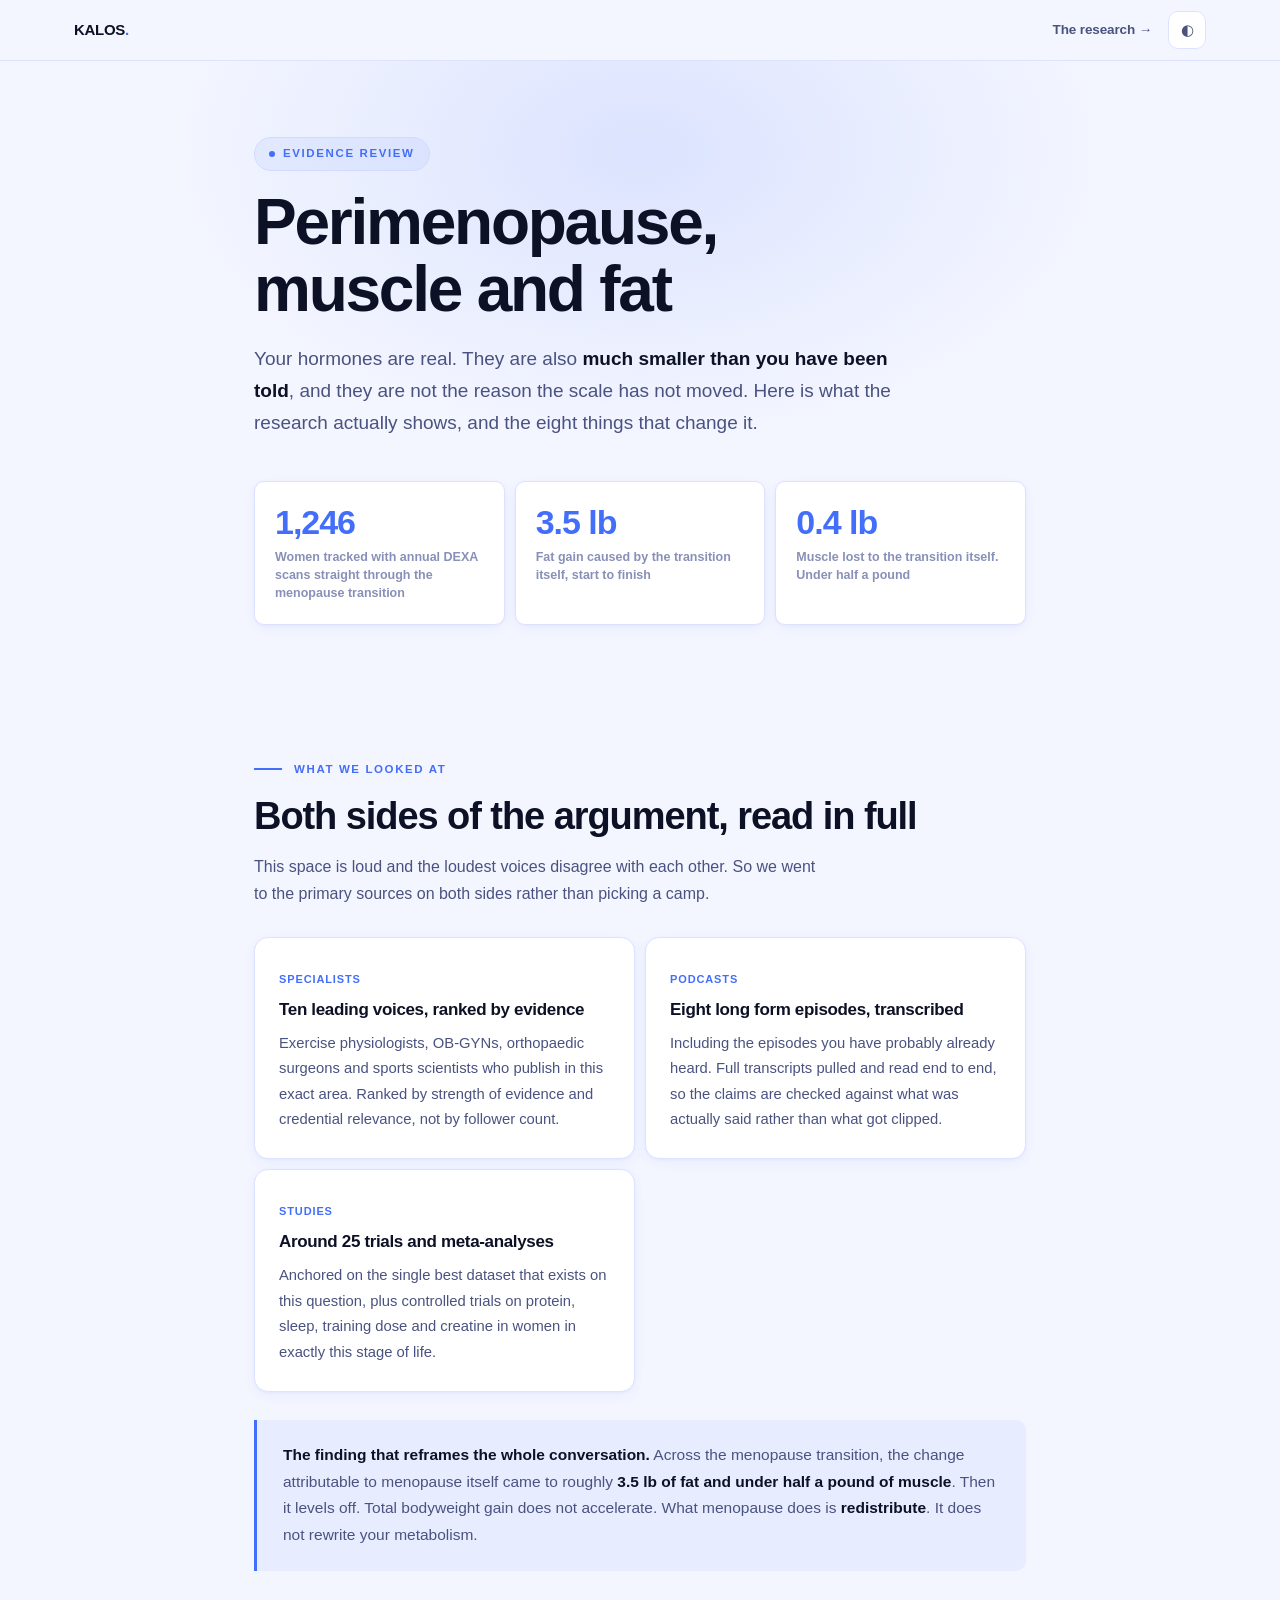
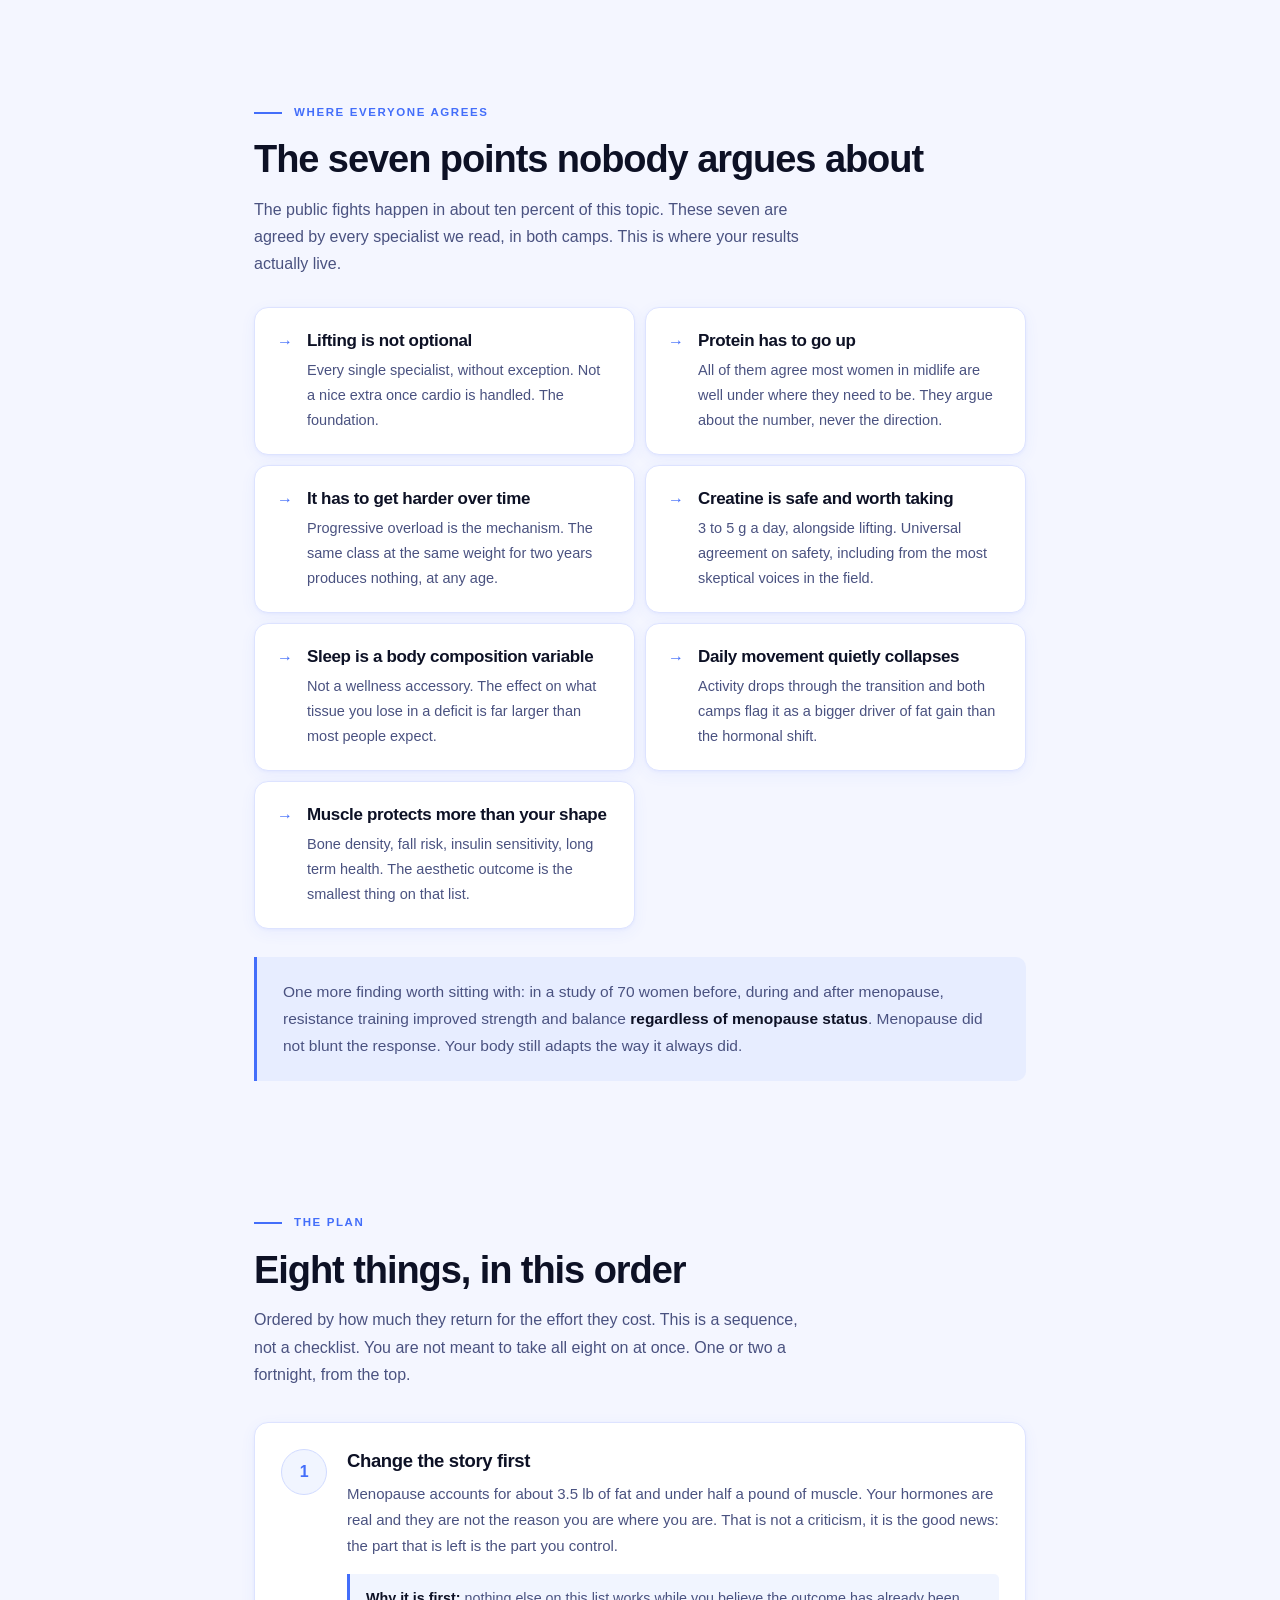
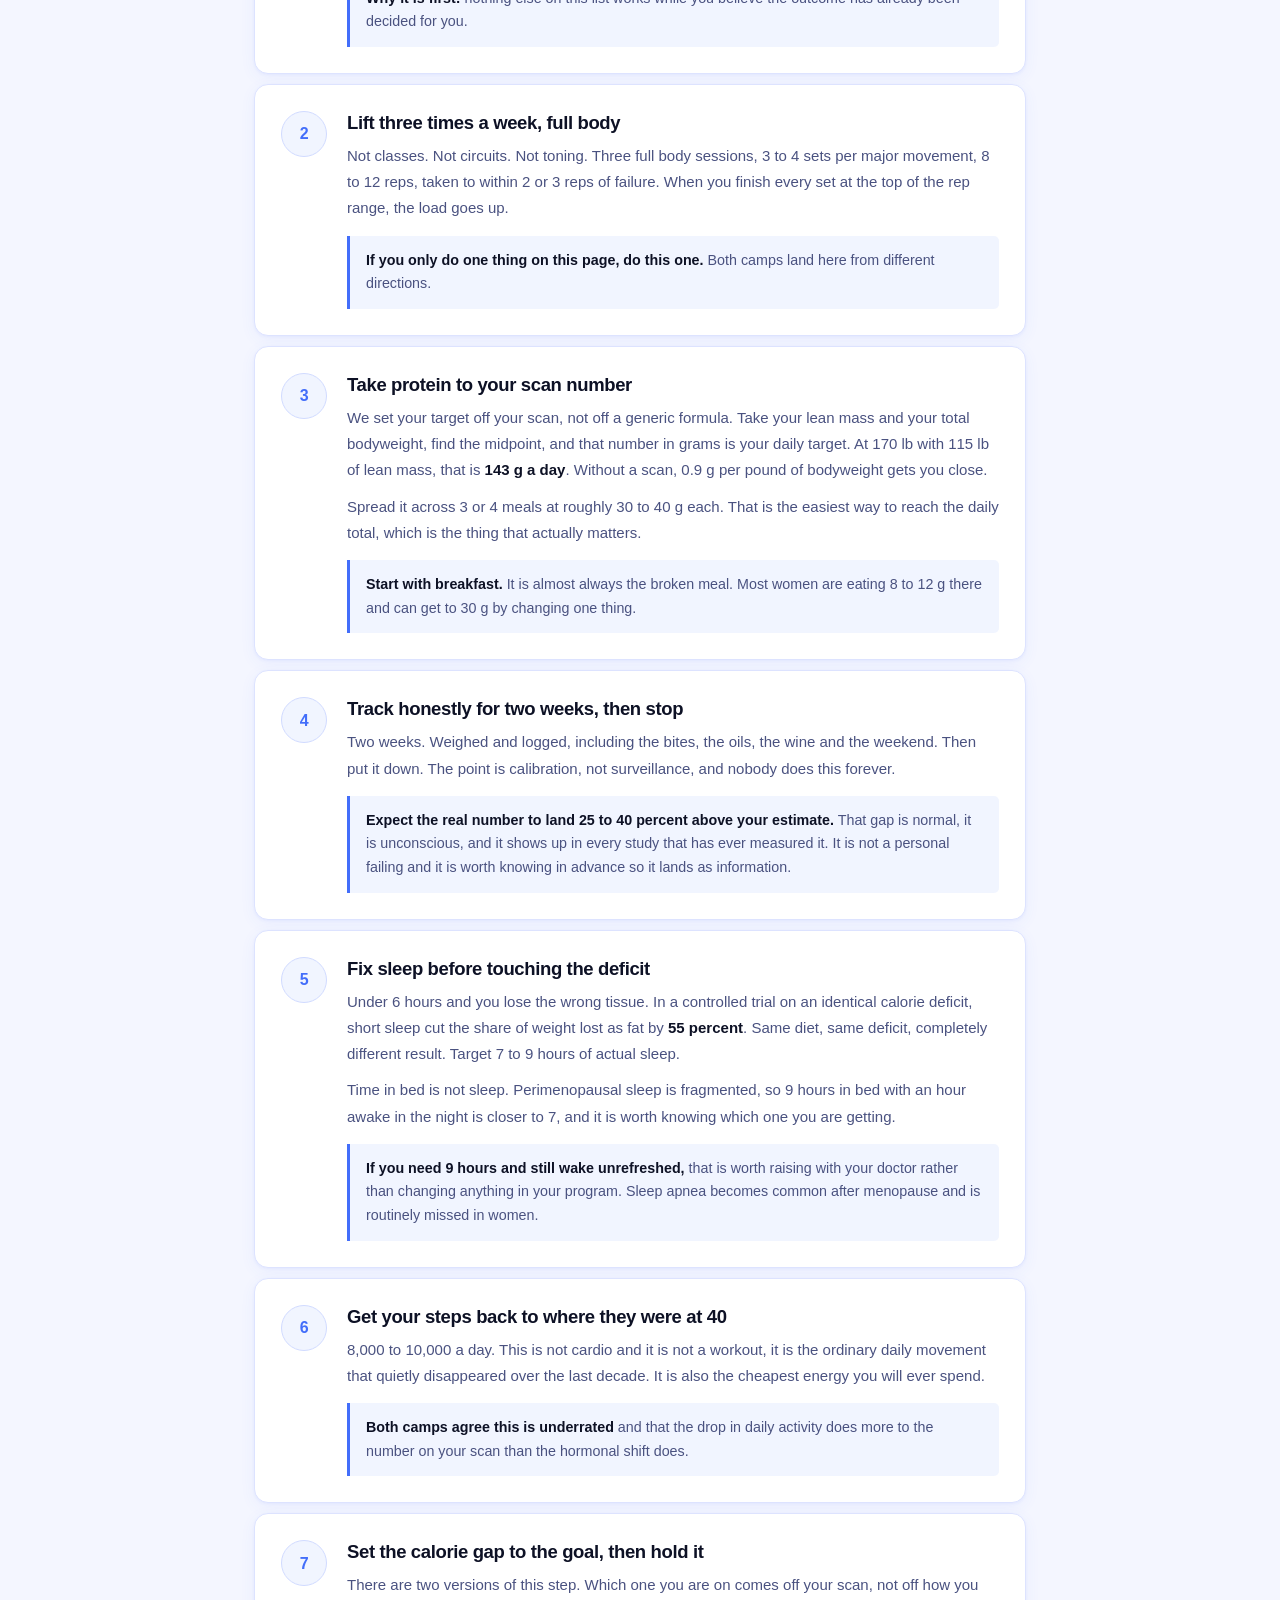
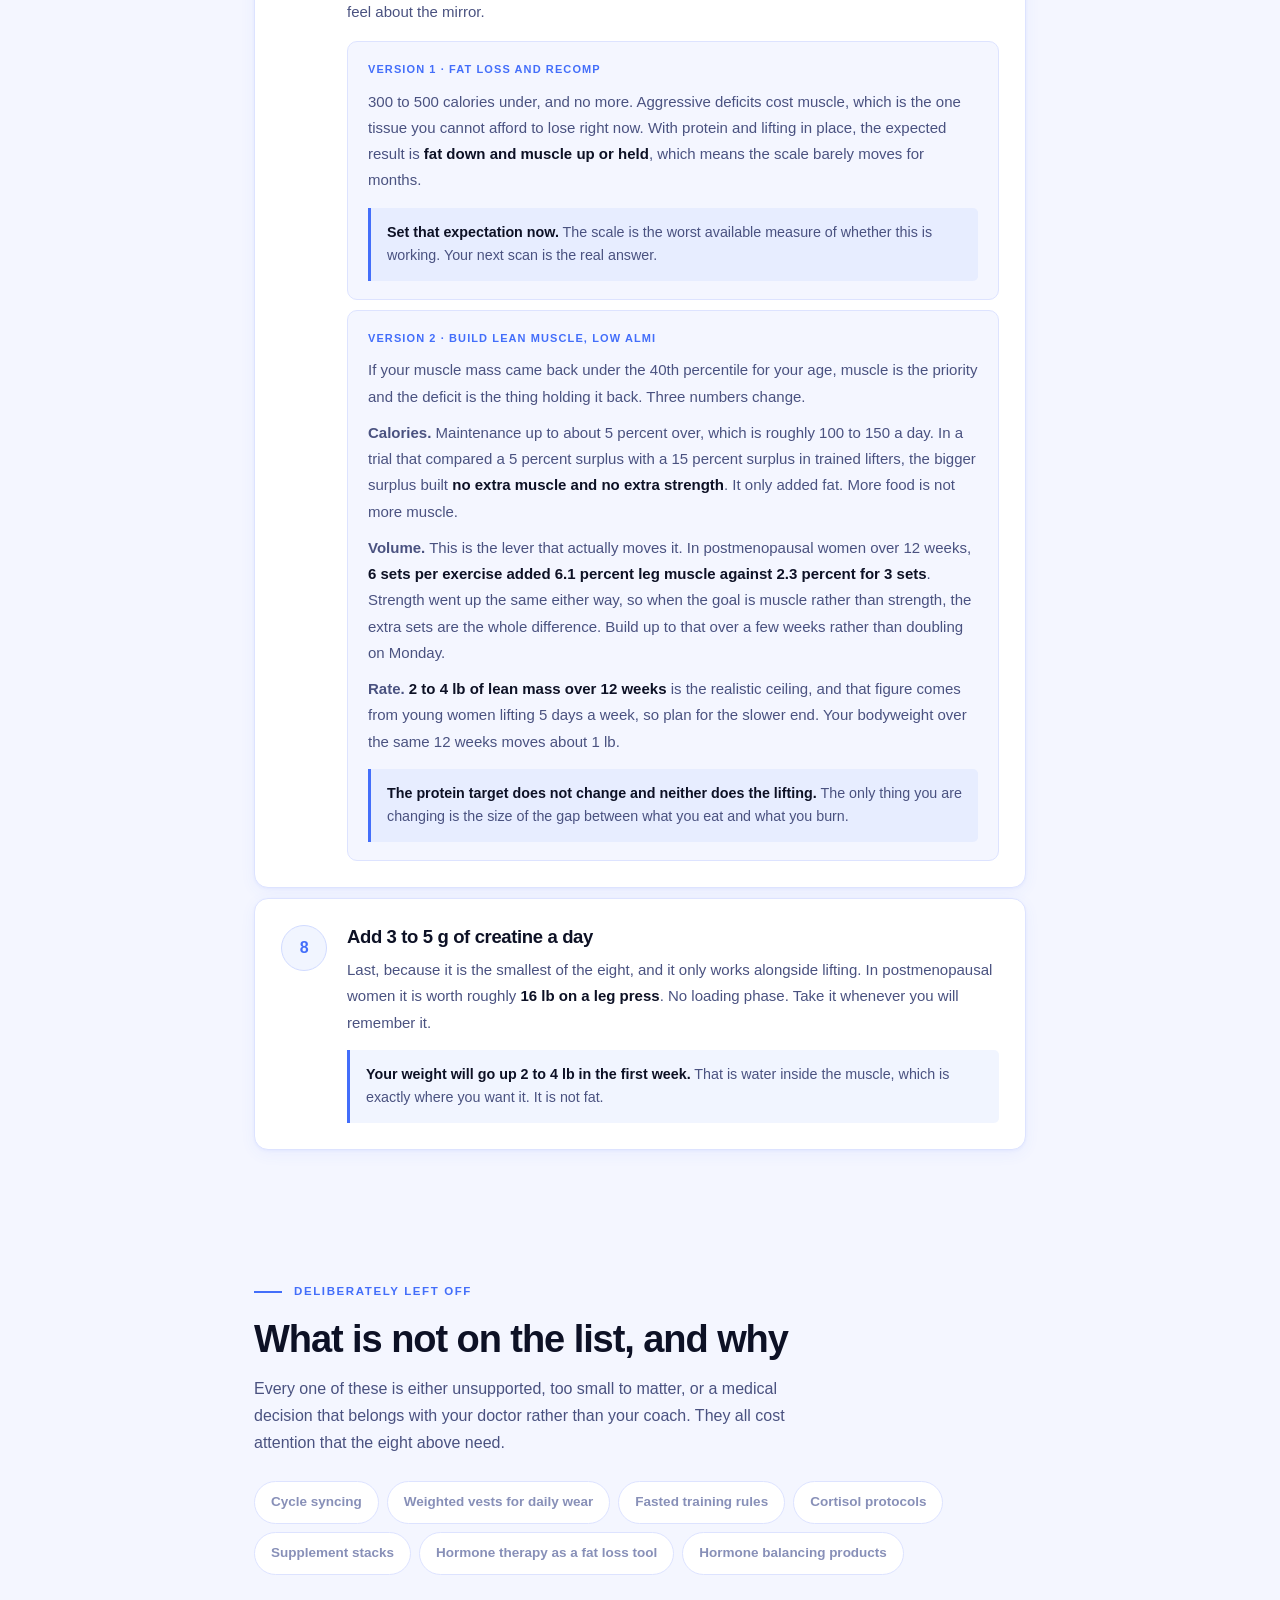
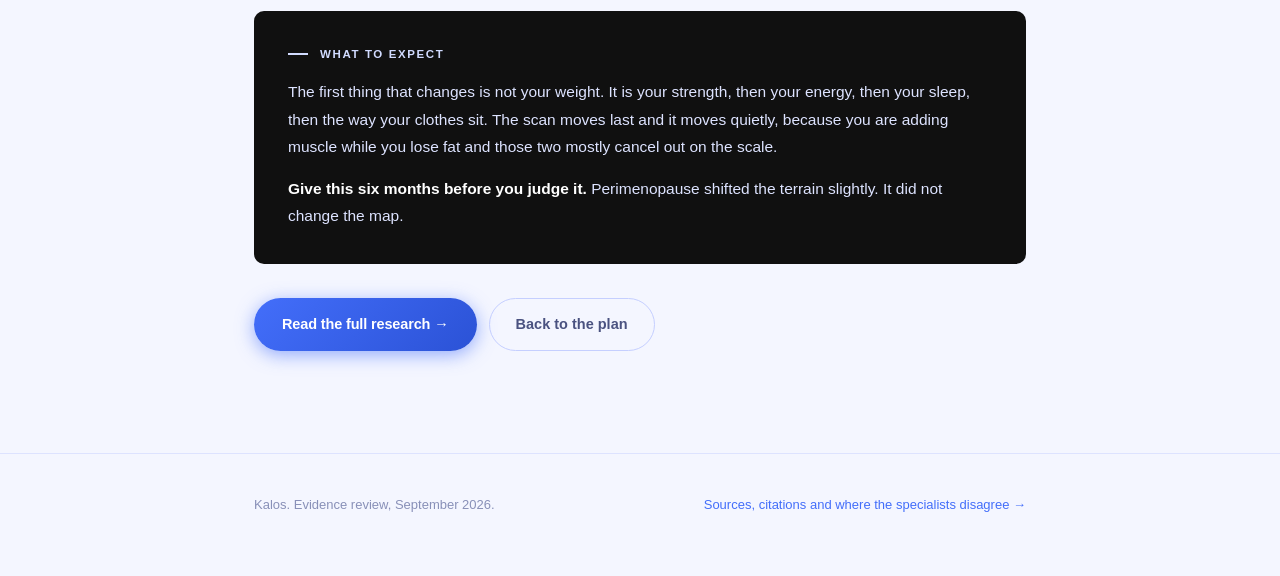
==== commit 3063df7d: "Split step 7 into fat loss and lean mass tracks; six month horizon Co-Authored-By: Claude Opus 5 <no" ====
--- a/index.html
+++ b/index.html
@@ -181,9 +181,23 @@
       <div class="step">
         <div class="step-n">7</div>
         <div>
-          <h3>Small deficit, held. Expect the scale to stall</h3>
-          <p>300 to 500 calories under, and no more. Aggressive deficits cost muscle, which is the one tissue you cannot afford to lose right now. With protein and lifting in place, the expected result is <strong>fat down and muscle up or held</strong>, which means the scale barely moves for months.</p>
-          <div class="do"><b>Set that expectation now.</b> The scale is the worst available measure of whether this is working. Your next scan is the real answer.</div>
+          <h3>Set the calorie gap to the goal, then hold it</h3>
+          <p>There are two versions of this step. Which one you are on comes off your scan, not off how you feel about the mirror.</p>
+
+          <div class="track">
+            <span class="track-lab">Version 1 &middot; Fat loss and recomp</span>
+            <p>300 to 500 calories under, and no more. Aggressive deficits cost muscle, which is the one tissue you cannot afford to lose right now. With protein and lifting in place, the expected result is <strong>fat down and muscle up or held</strong>, which means the scale barely moves for months.</p>
+            <div class="do"><b>Set that expectation now.</b> The scale is the worst available measure of whether this is working. Your next scan is the real answer.</div>
+          </div>
+
+          <div class="track">
+            <span class="track-lab">Version 2 &middot; Build lean muscle, low ALMI</span>
+            <p>If your muscle mass came back under the 40th percentile for your age, muscle is the priority and the deficit is the thing holding it back. Three numbers change.</p>
+            <p><b>Calories.</b> Maintenance up to about 5 percent over, which is roughly 100 to 150 a day. In a trial that compared a 5 percent surplus with a 15 percent surplus in trained lifters, the bigger surplus built <strong>no extra muscle and no extra strength</strong>. It only added fat. More food is not more muscle.</p>
+            <p><b>Volume.</b> This is the lever that actually moves it. In postmenopausal women over 12 weeks, <strong>6 sets per exercise added 6.1 percent leg muscle against 2.3 percent for 3 sets</strong>. Strength went up the same either way, so when the goal is muscle rather than strength, the extra sets are the whole difference. Build up to that over a few weeks rather than doubling on Monday.</p>
+            <p><b>Rate.</b> <strong>2 to 4 lb of lean mass over 12 weeks</strong> is the realistic ceiling, and that figure comes from young women lifting 5 days a week, so plan for the slower end. Your bodyweight over the same 12 weeks moves about 1 lb.</p>
+            <div class="do"><b>The protein target does not change and neither does the lifting.</b> The only thing you are changing is the size of the gap between what you eat and what you burn.</div>
+          </div>
         </div>
       </div>
 
@@ -218,7 +232,7 @@
     <div class="action">
       <div class="lab">What to expect</div>
       <p>The first thing that changes is not your weight. It is your strength, then your energy, then your sleep, then the way your clothes sit. The scan moves last and it moves quietly, because you are adding muscle while you lose fat and those two mostly cancel out on the scale.</p>
-      <p><b>Give this four months before you judge it.</b> Perimenopause shifted the terrain slightly. It did not change the map.</p>
+      <p><b>Give this six months before you judge it.</b> Perimenopause shifted the terrain slightly. It did not change the map.</p>
     </div>
 
     <div style="display:flex;flex-wrap:wrap;gap:12px;margin-top:34px">
--- a/kalos.css
+++ b/kalos.css
@@ -164,6 +164,15 @@
   font-size:14.3px;line-height:1.65;color:var(--text-sec);
 }
 .step .do b{color:var(--text);font-weight:700}
+.step .track{
+  margin-top:16px;padding:18px 20px;background:var(--bg);
+  border:1px solid var(--border);border-radius:var(--radius-lg);
+}
+.step .track + .track{margin-top:10px}
+.step .track-lab{
+  display:block;font-size:11px;font-weight:800;letter-spacing:0.1em;
+  text-transform:uppercase;color:var(--primary);margin-bottom:10px;
+}
 strong{color:var(--text);font-weight:700}
 
 /* ---------- callout + action block ---------- */
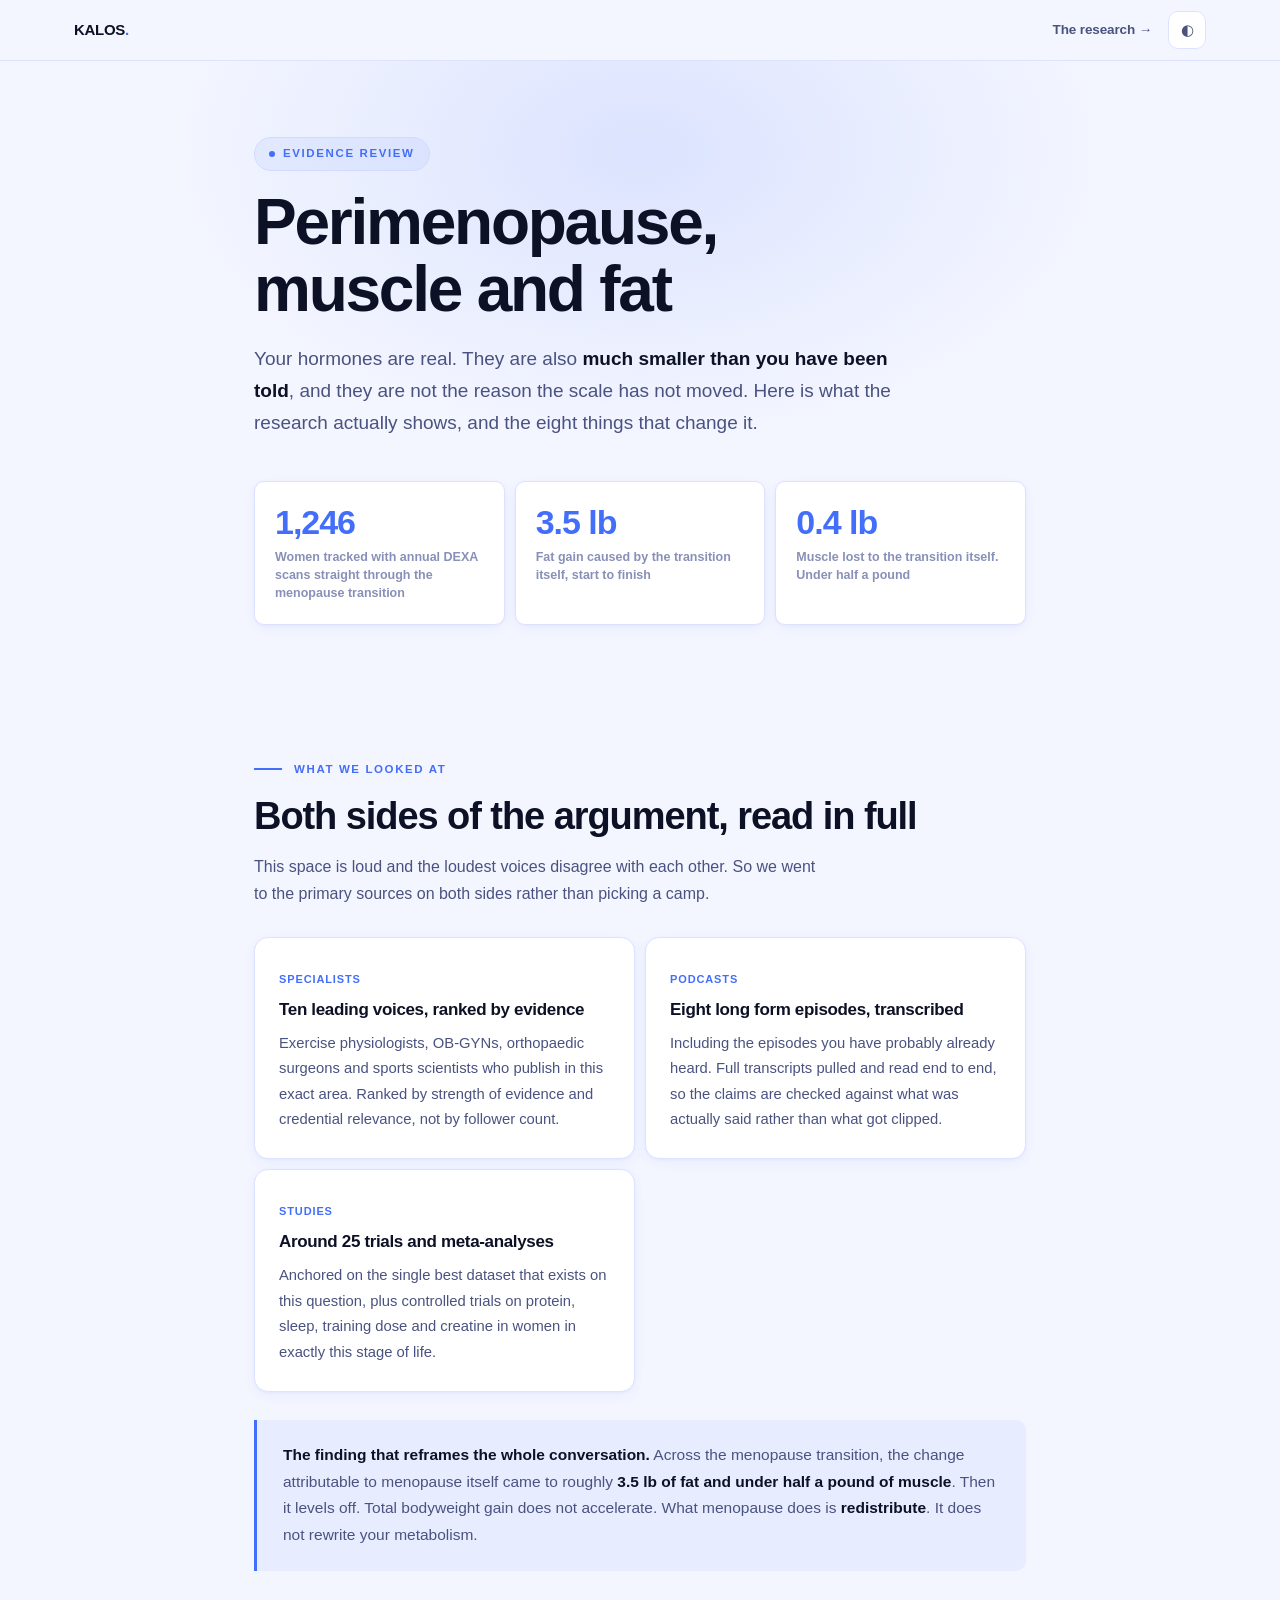
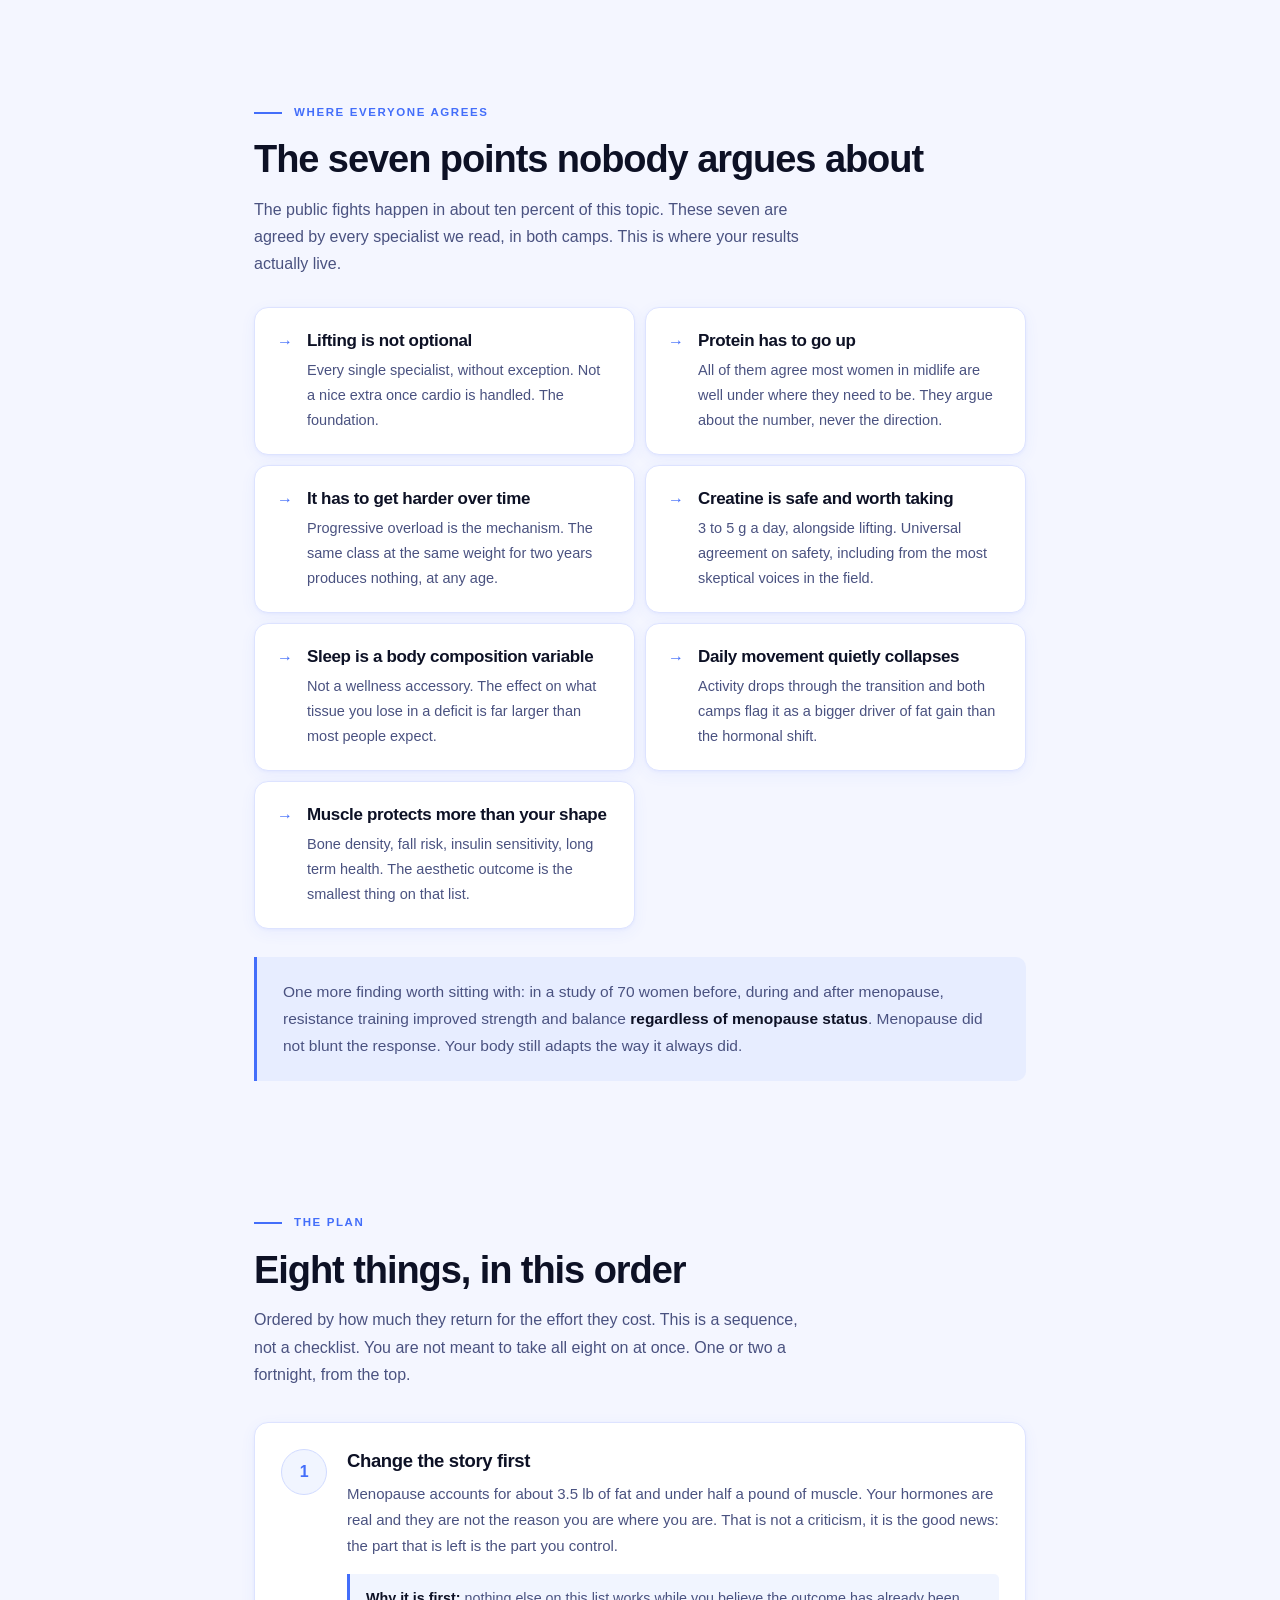
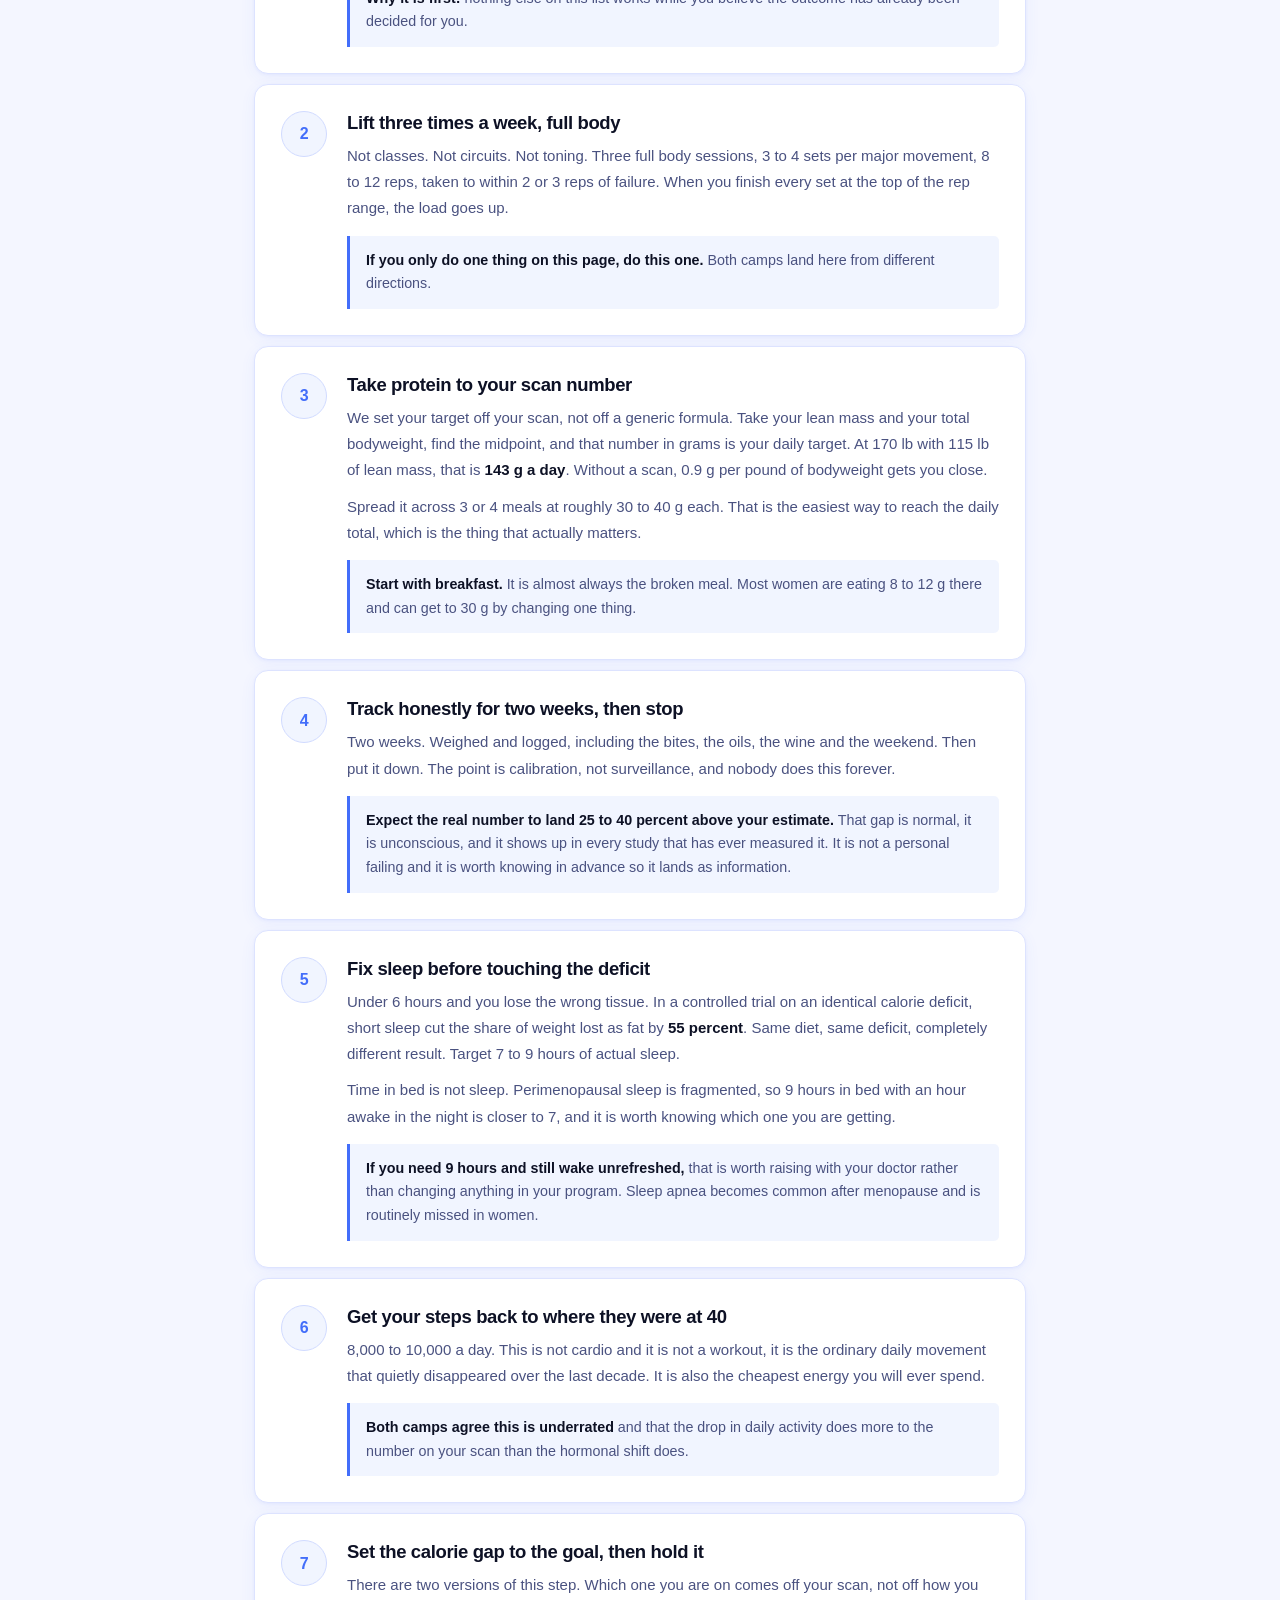
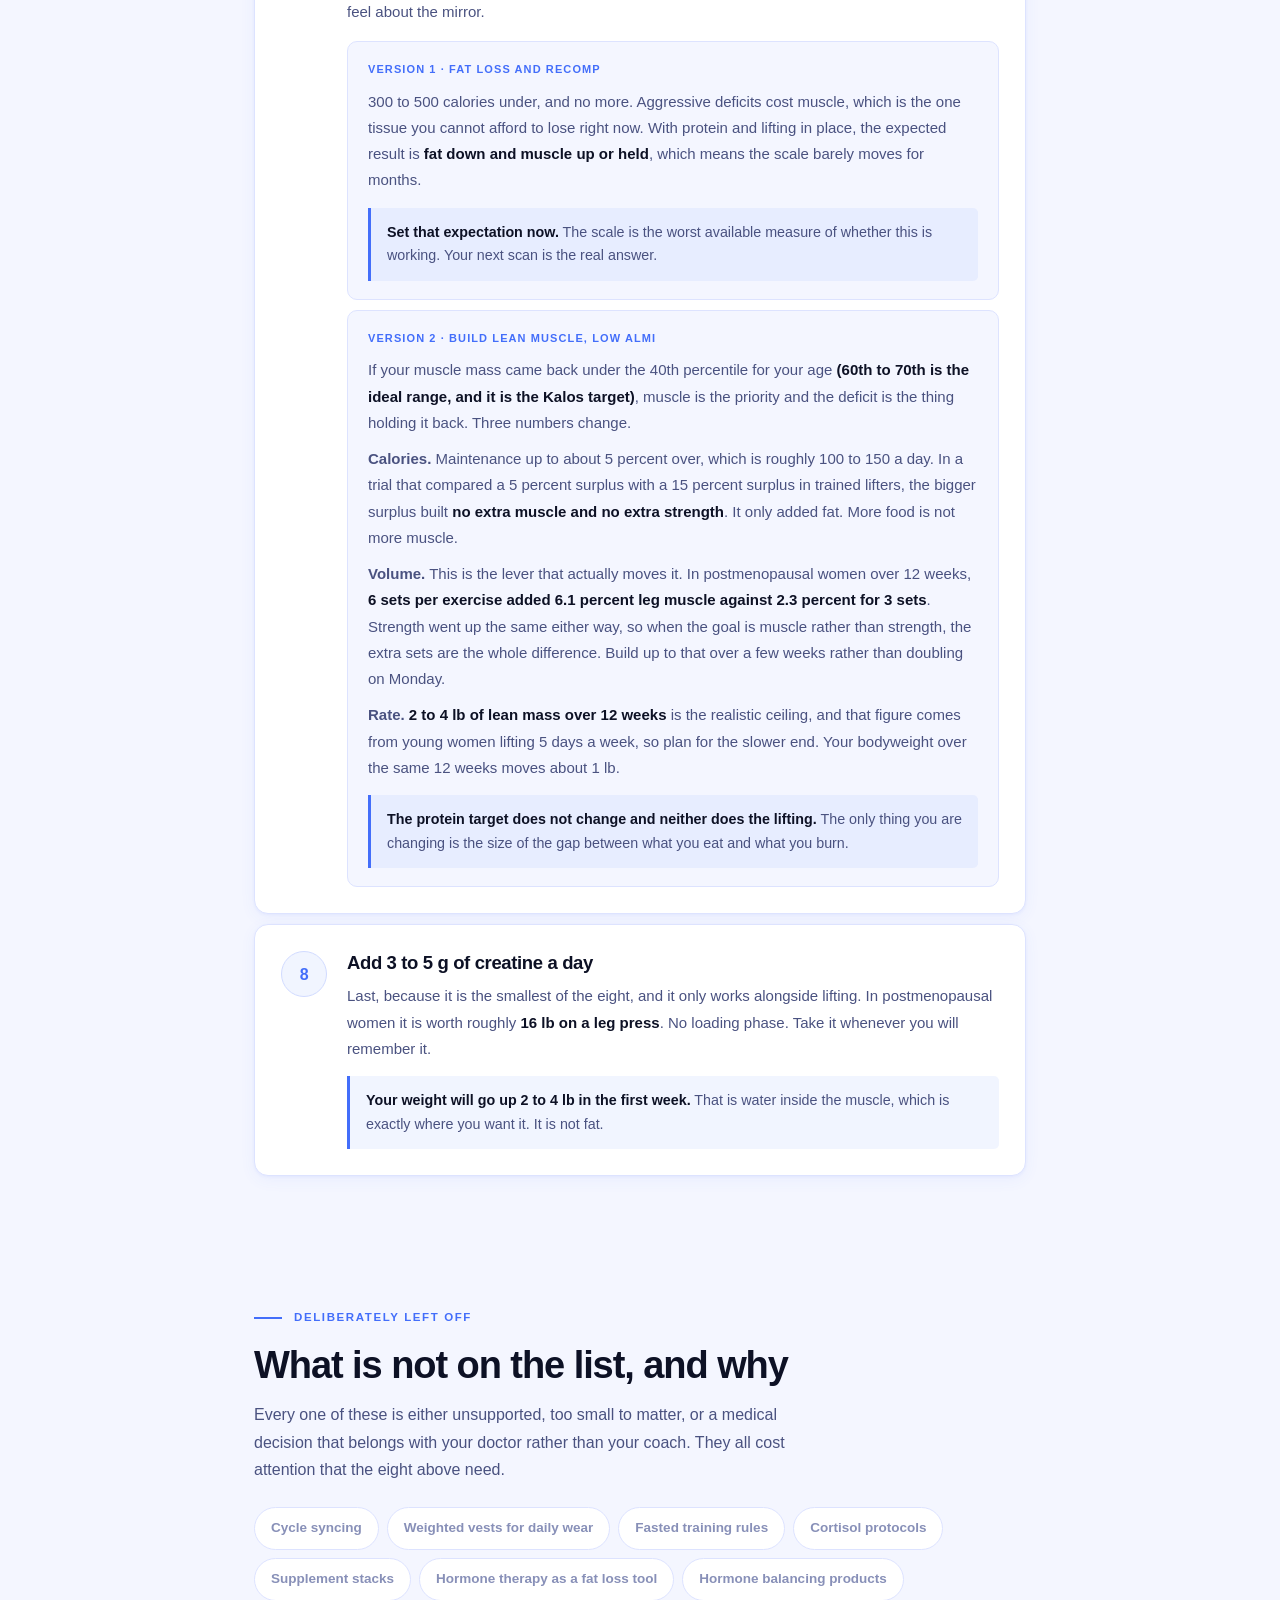
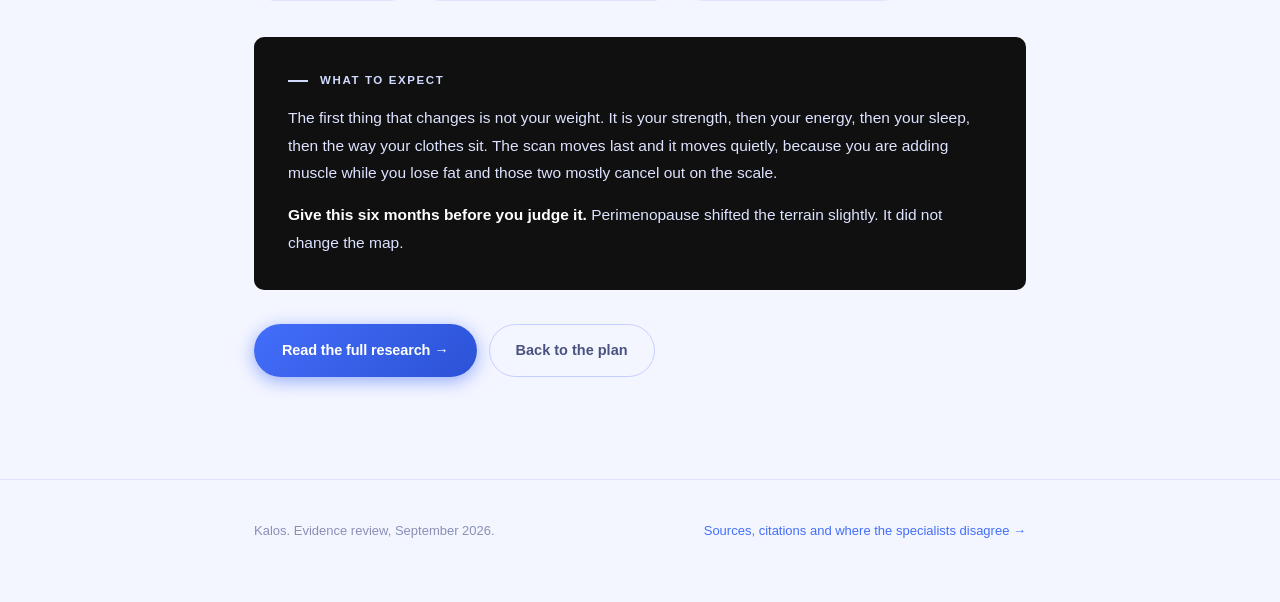
==== commit aa9b649d: "Name the 60th-70th percentile ALMI target in step 7 version 2 Co-Authored-By: Claude Opus 5 <noreply" ====
--- a/index.html
+++ b/index.html
@@ -192,7 +192,7 @@
 
           <div class="track">
             <span class="track-lab">Version 2 &middot; Build lean muscle, low ALMI</span>
-            <p>If your muscle mass came back under the 40th percentile for your age, muscle is the priority and the deficit is the thing holding it back. Three numbers change.</p>
+            <p>If your muscle mass came back under the 40th percentile for your age <strong>(60th to 70th is the ideal range, and it is the Kalos target)</strong>, muscle is the priority and the deficit is the thing holding it back. Three numbers change.</p>
             <p><b>Calories.</b> Maintenance up to about 5 percent over, which is roughly 100 to 150 a day. In a trial that compared a 5 percent surplus with a 15 percent surplus in trained lifters, the bigger surplus built <strong>no extra muscle and no extra strength</strong>. It only added fat. More food is not more muscle.</p>
             <p><b>Volume.</b> This is the lever that actually moves it. In postmenopausal women over 12 weeks, <strong>6 sets per exercise added 6.1 percent leg muscle against 2.3 percent for 3 sets</strong>. Strength went up the same either way, so when the goal is muscle rather than strength, the extra sets are the whole difference. Build up to that over a few weeks rather than doubling on Monday.</p>
             <p><b>Rate.</b> <strong>2 to 4 lb of lean mass over 12 weeks</strong> is the realistic ceiling, and that figure comes from young women lifting 5 days a week, so plan for the slower end. Your bodyweight over the same 12 weeks moves about 1 lb.</p>
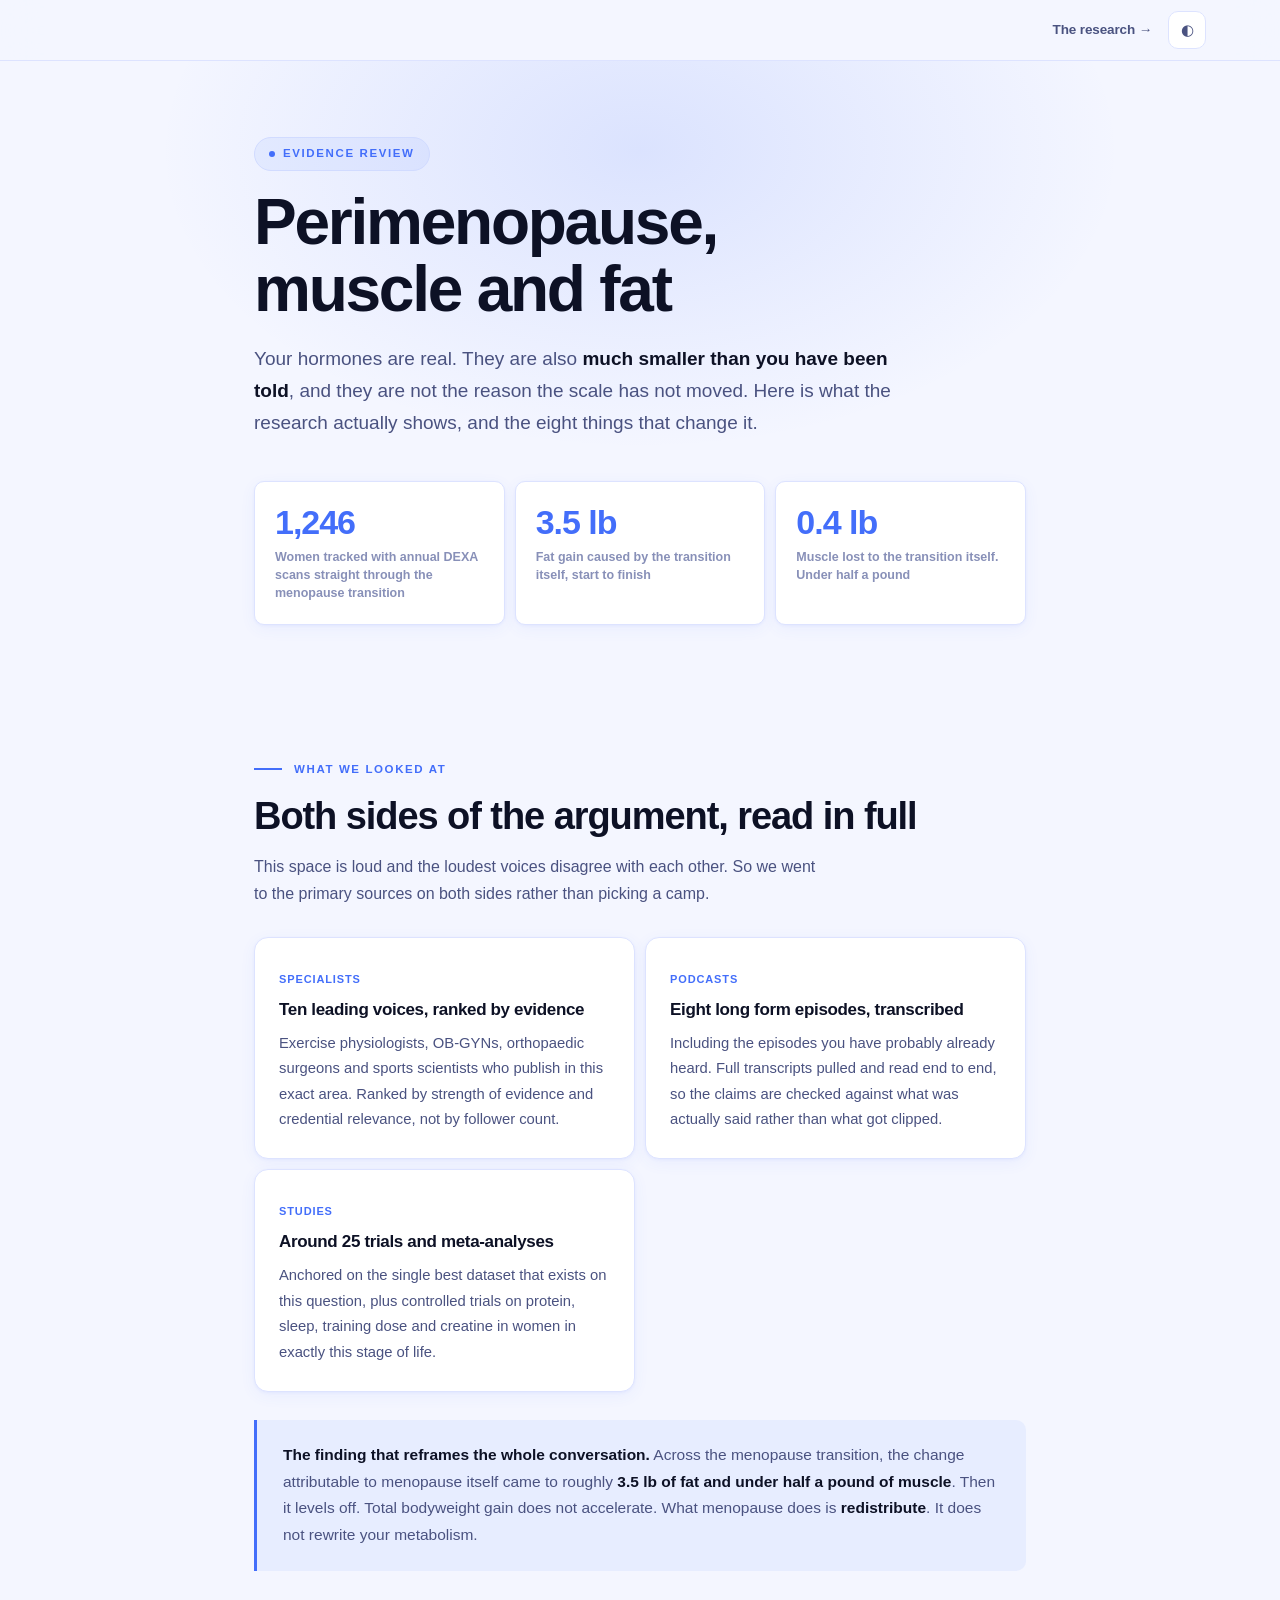
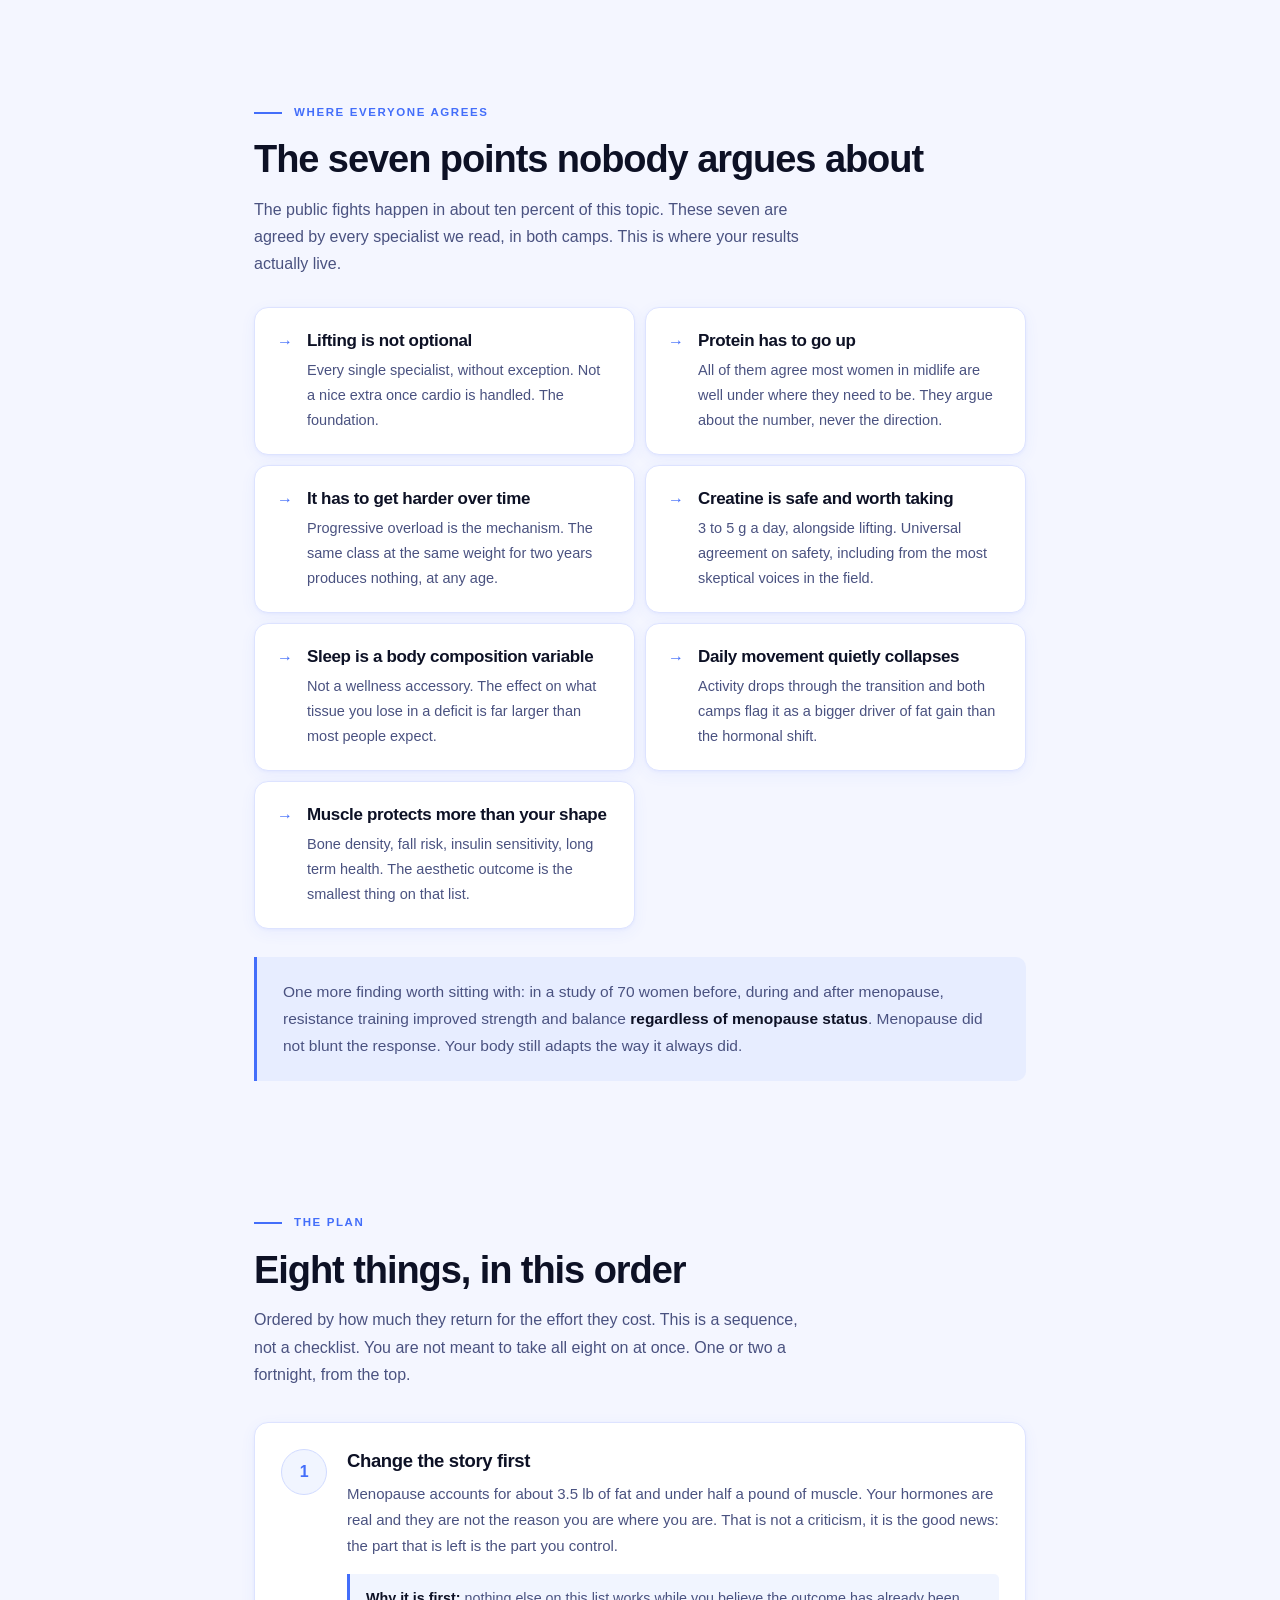
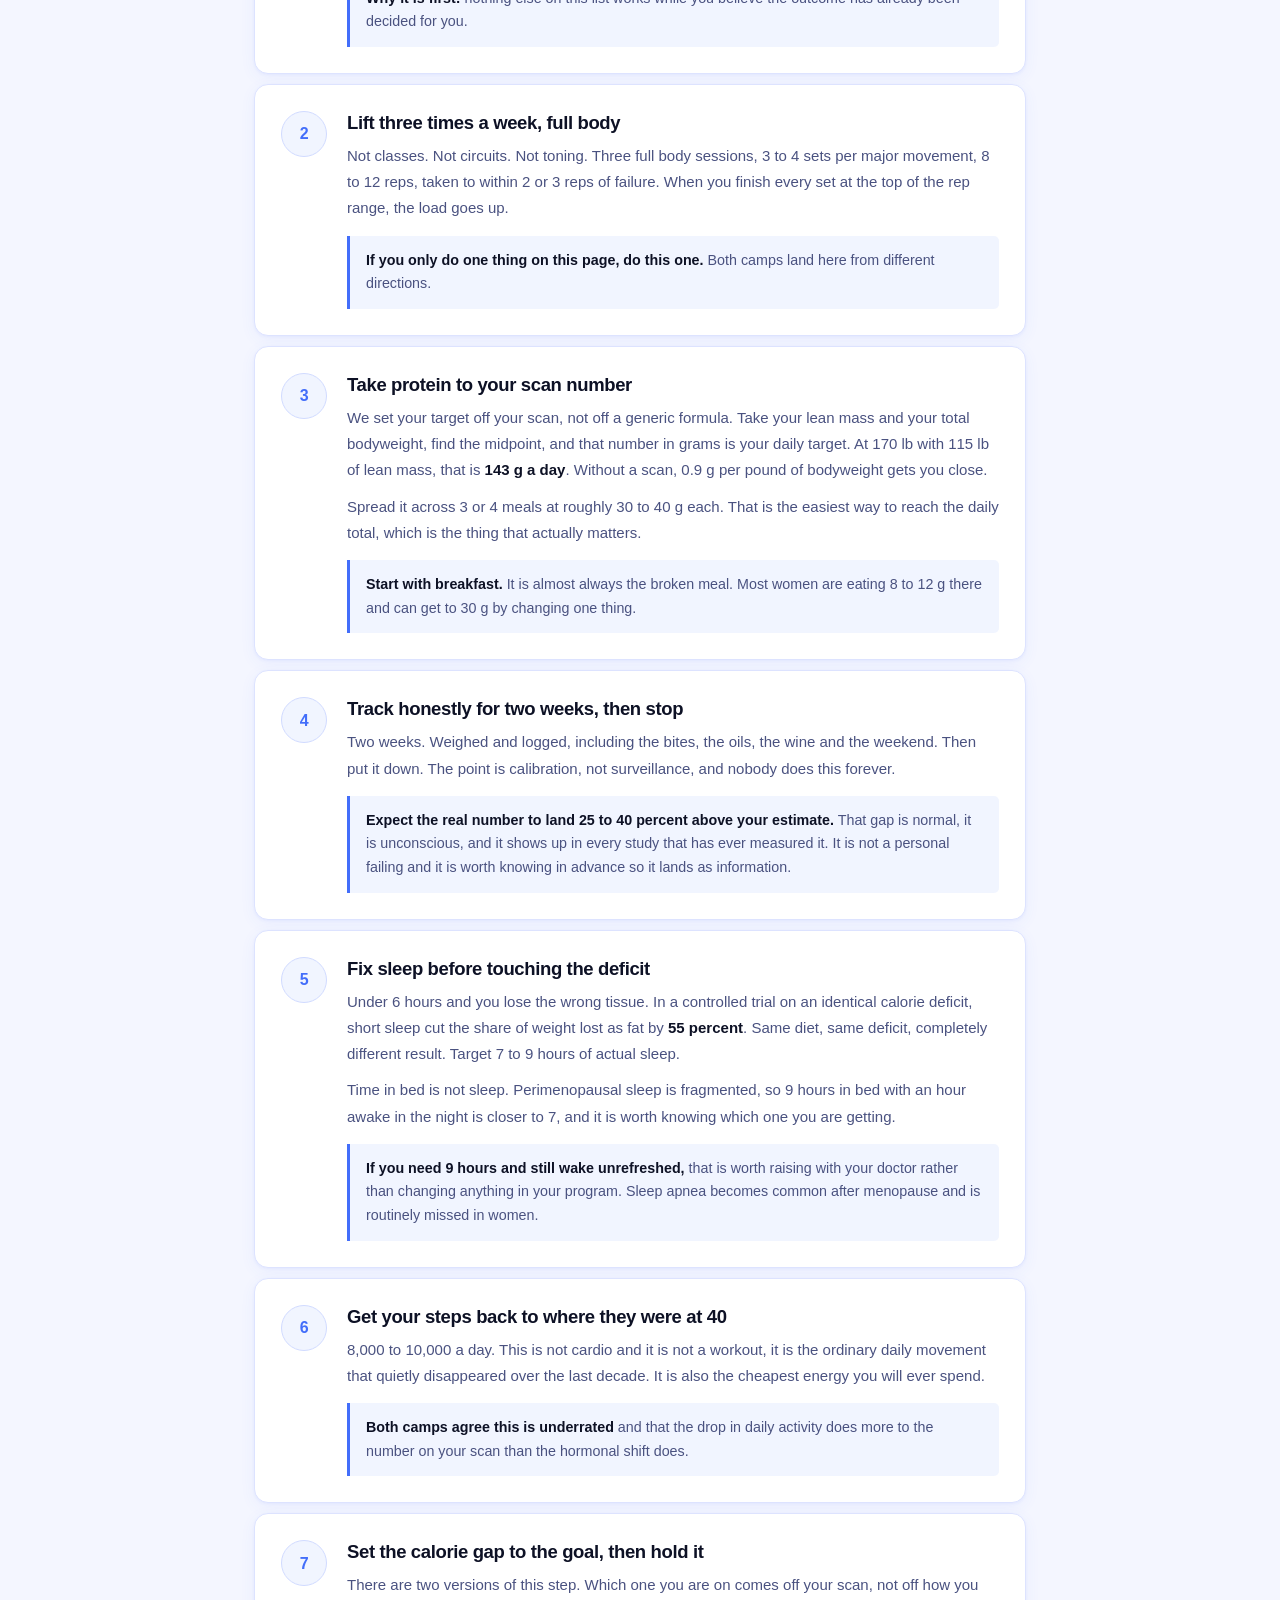
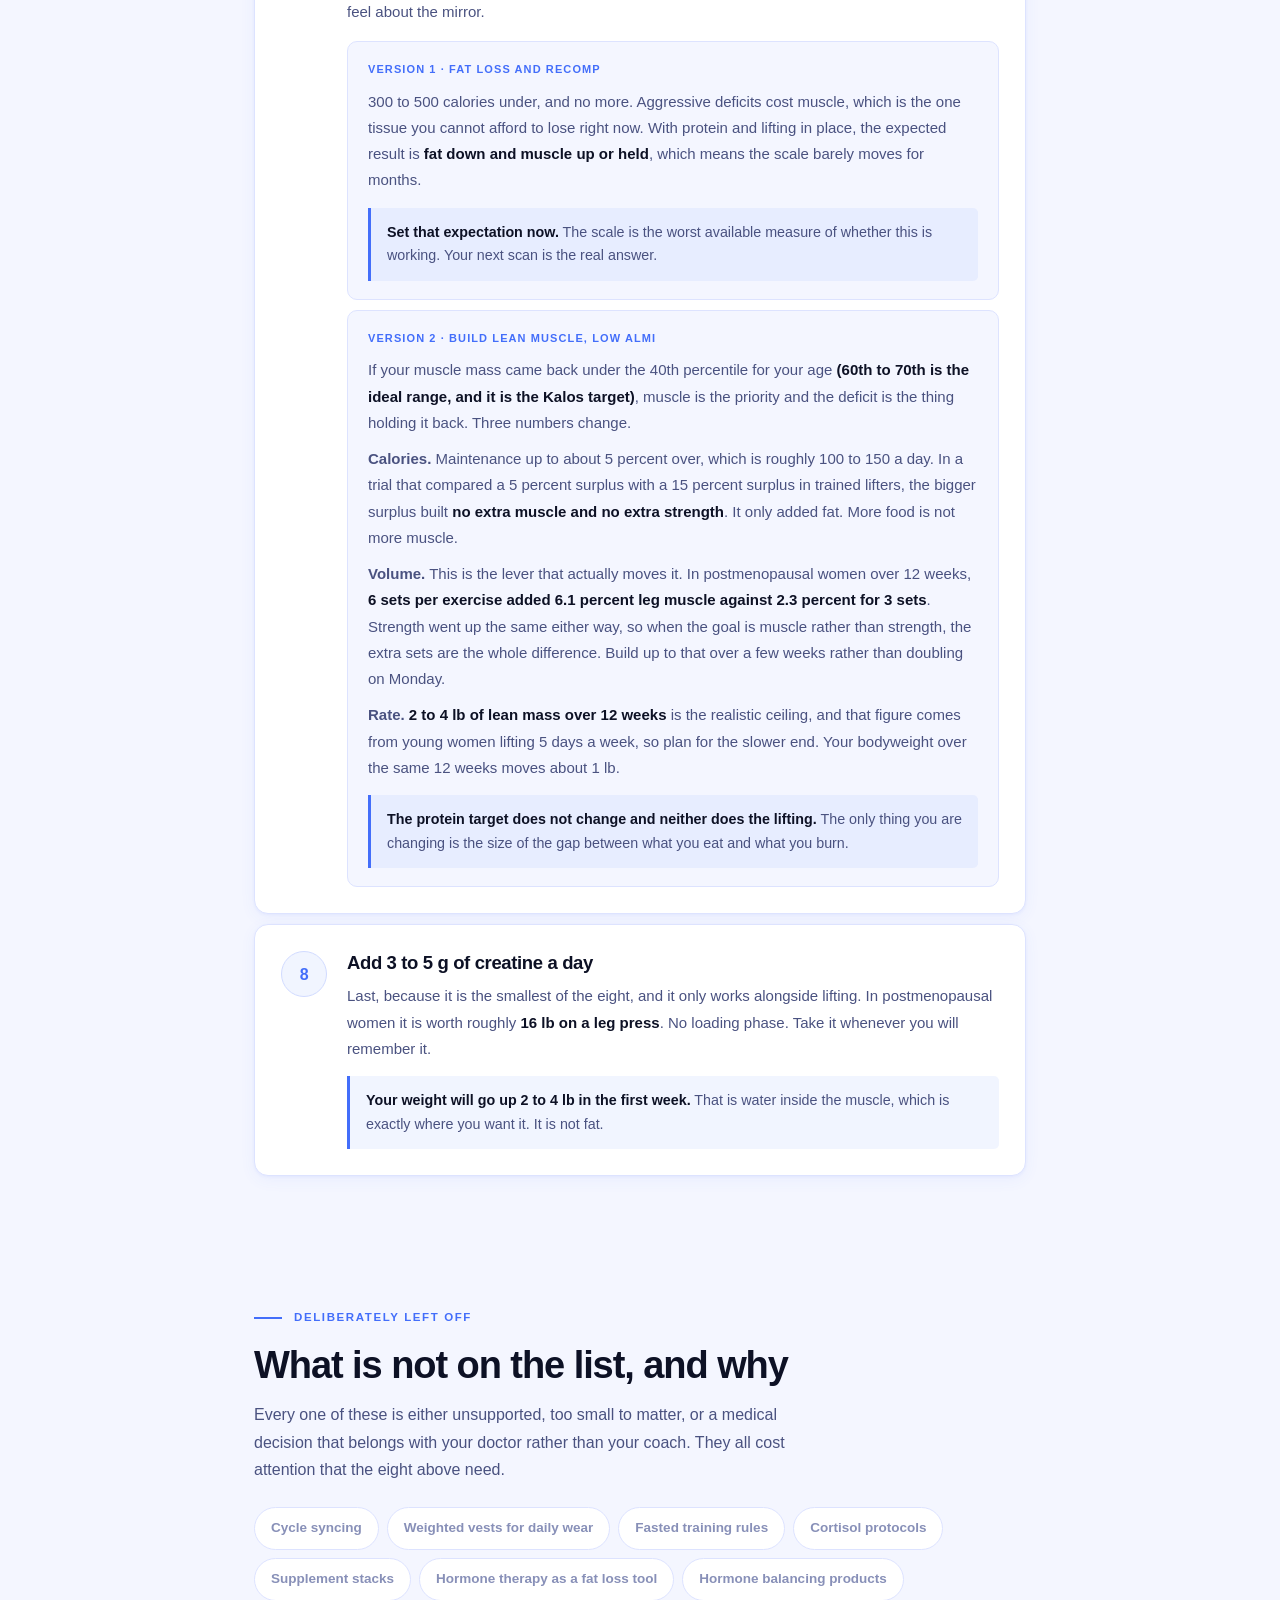
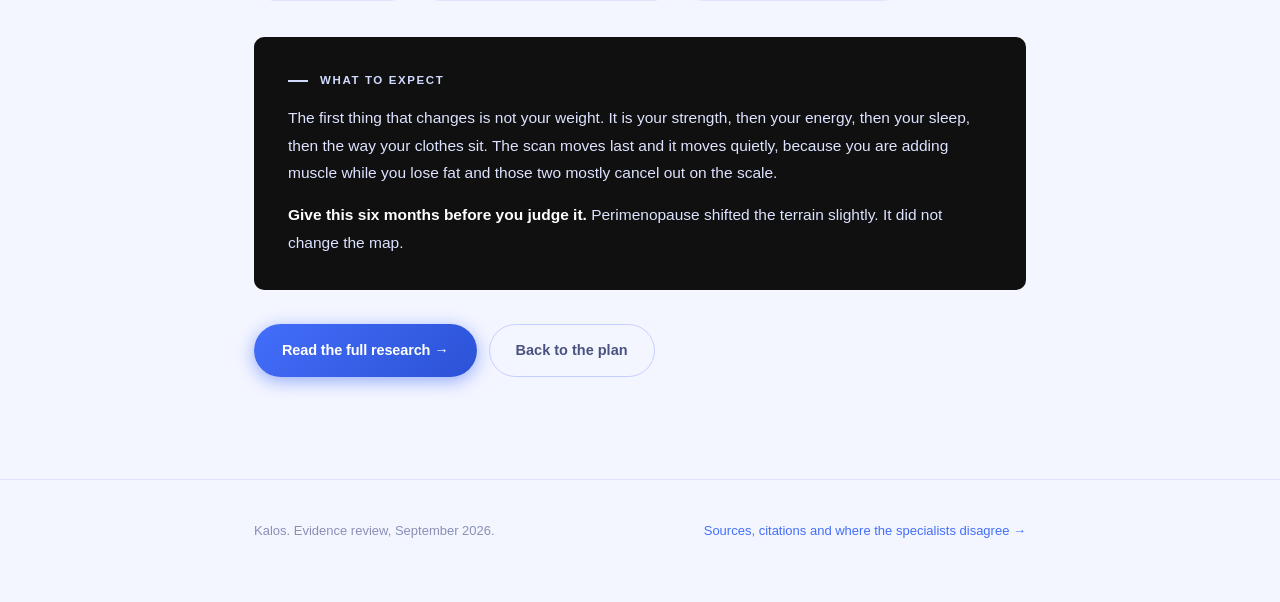
==== commit 0fdcea0e: "Remove the KALOS wordmark from the header on both pages Co-Authored-By: Claude Opus 5 <noreply@anthr" ====
--- a/index.html
+++ b/index.html
@@ -11,7 +11,6 @@
 
 <header class="hdr">
   <div class="hdr-in">
-    <a class="mark" href="index.html">KALOS<span>.</span></a>
     <div class="hdr-sp"></div>
     <a class="hdr-lnk" href="research.html">The research &rarr;</a>
     <button class="theme-toggle" id="tt" aria-label="Toggle dark mode">&#9680;</button>
--- a/kalos.css
+++ b/kalos.css
@@ -193,10 +193,10 @@
 [data-theme="dark"] .action .lab{color:var(--primary)}
 .action .lab::before{content:'';width:20px;height:2px;background:currentColor;display:block;flex:none}
 .action p{color:#DDE3FF;font-size:15.5px;line-height:1.78}
-[data-theme="dark"] .action p{color:var(--text-sec)}
+[data-theme="dark"] .action p{color:#3E4674}
 .action p + p{margin-top:14px}
 .action b{color:#fff;font-weight:700}
-[data-theme="dark"] .action b{color:var(--text)}
+[data-theme="dark"] .action b{color:#0D1125}
 
 /* ---------- buttons ---------- */
 .btn-solid{
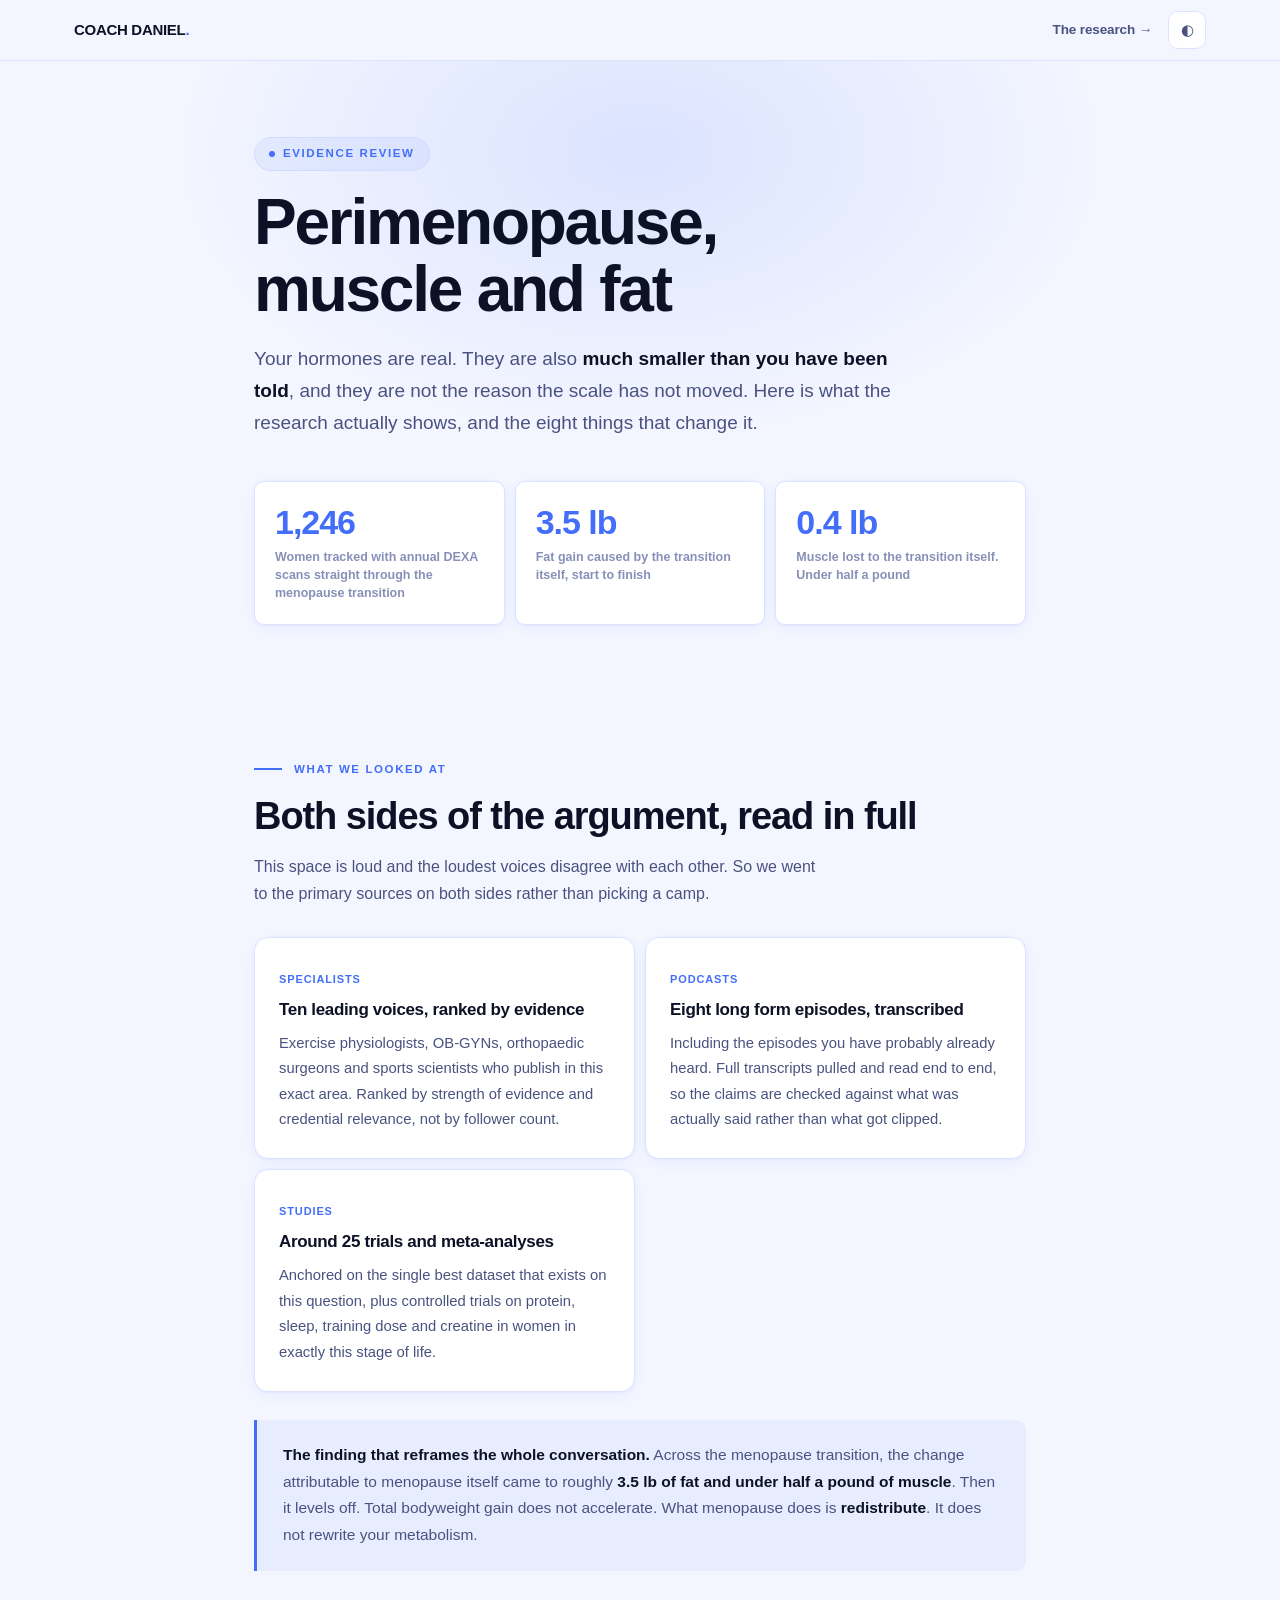
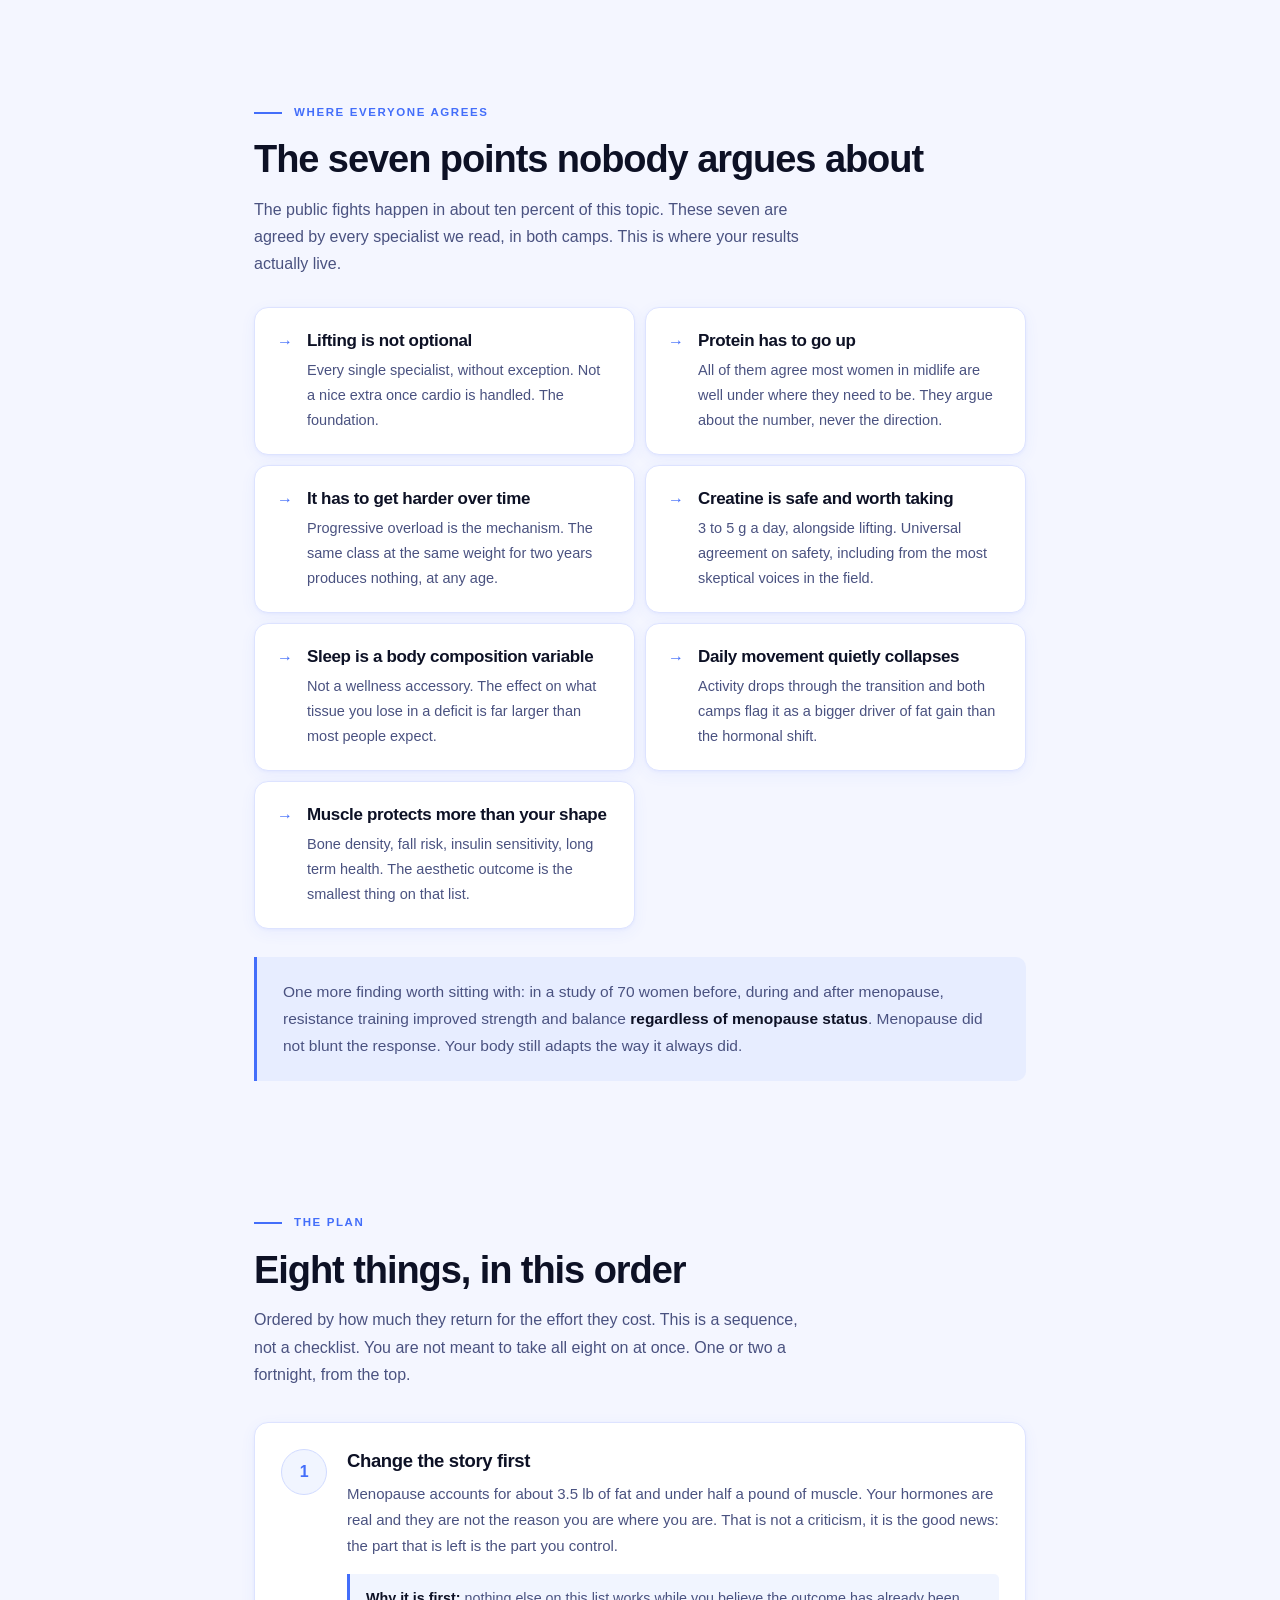
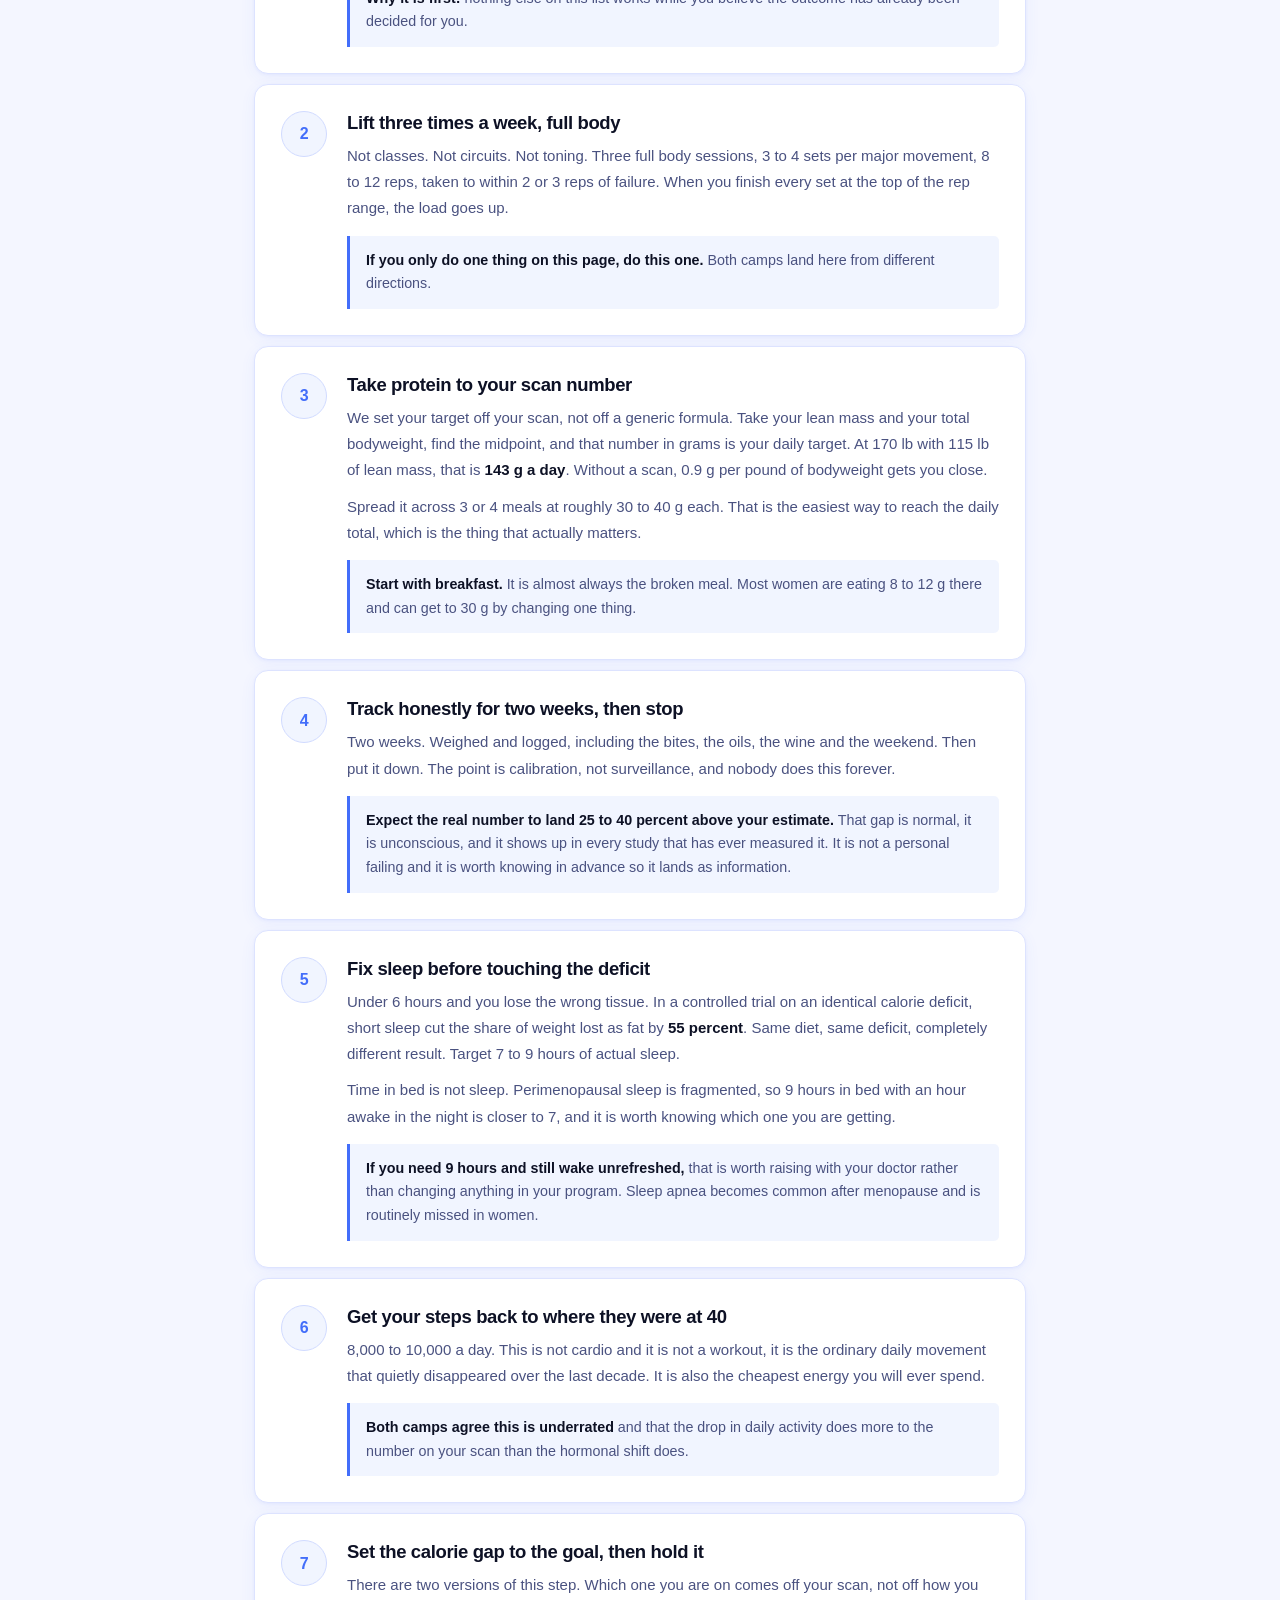
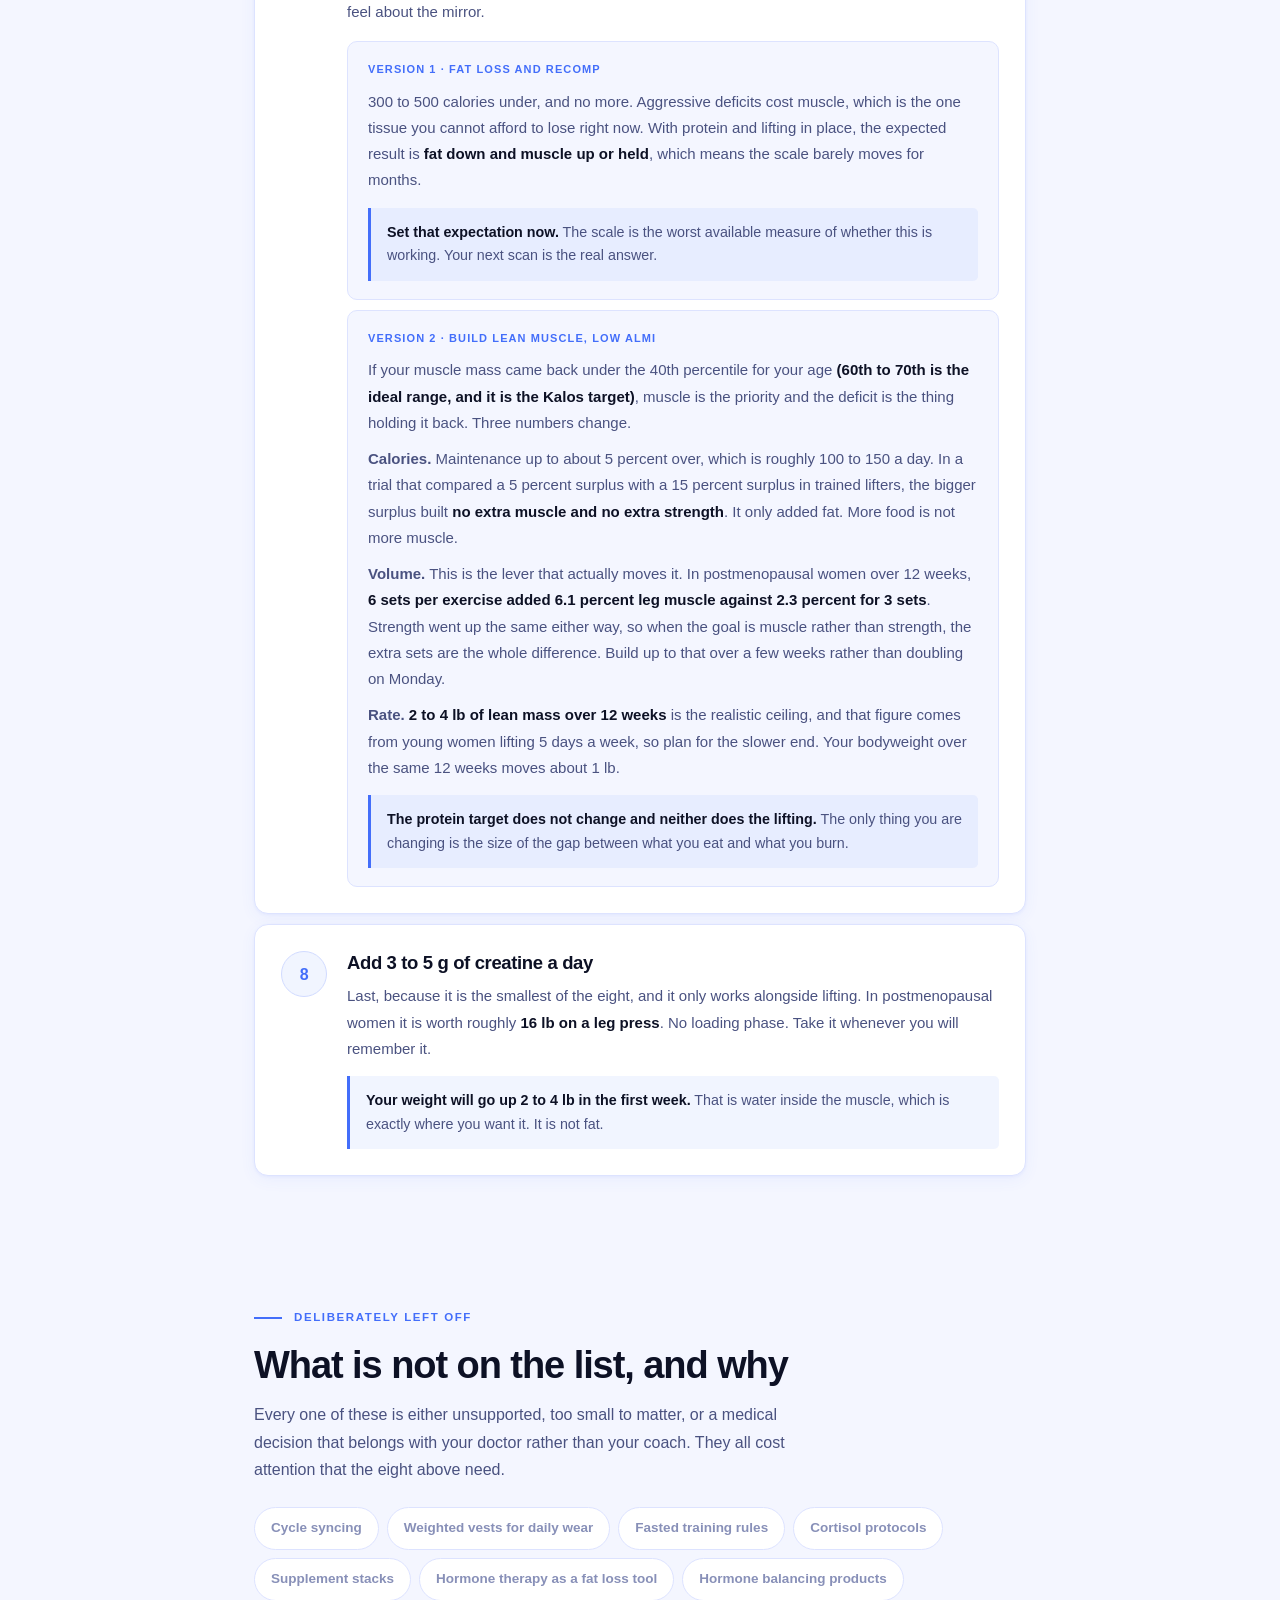
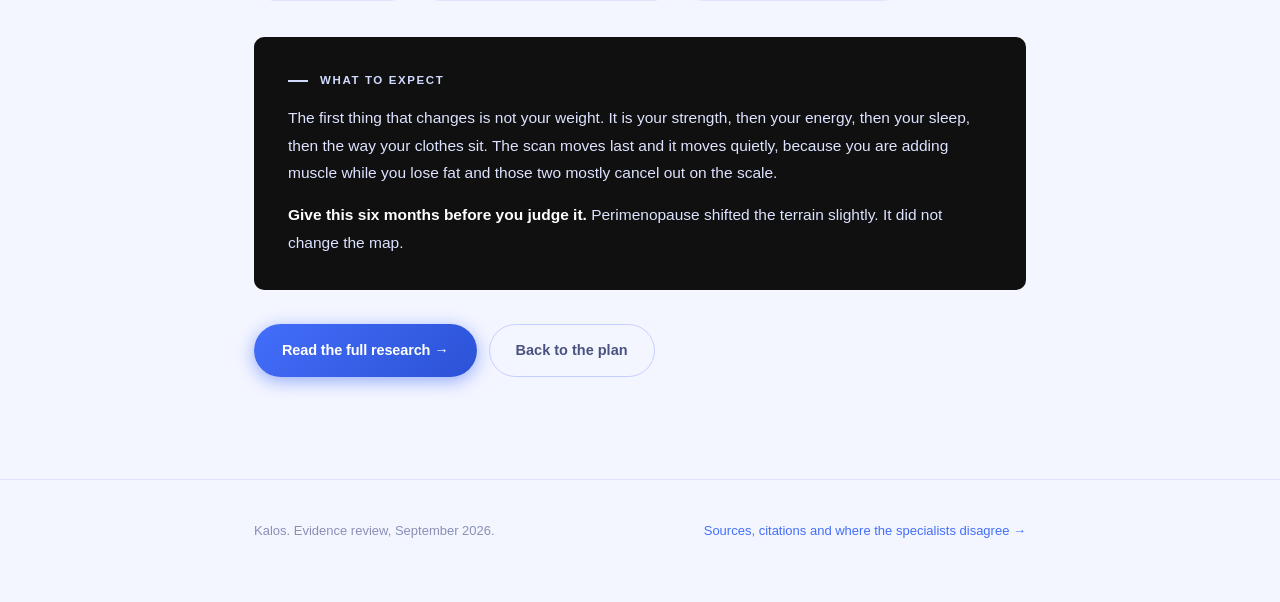
==== commit 9cd36dba: "Replace the header wordmark with COACH DANIEL Co-Authored-By: Claude Opus 5 <noreply@anthropic.com>" ====
--- a/index.html
+++ b/index.html
@@ -11,6 +11,7 @@
 
 <header class="hdr">
   <div class="hdr-in">
+    <a class="mark" href="index.html">COACH DANIEL<span>.</span></a>
     <div class="hdr-sp"></div>
     <a class="hdr-lnk" href="research.html">The research &rarr;</a>
     <button class="theme-toggle" id="tt" aria-label="Toggle dark mode">&#9680;</button>
